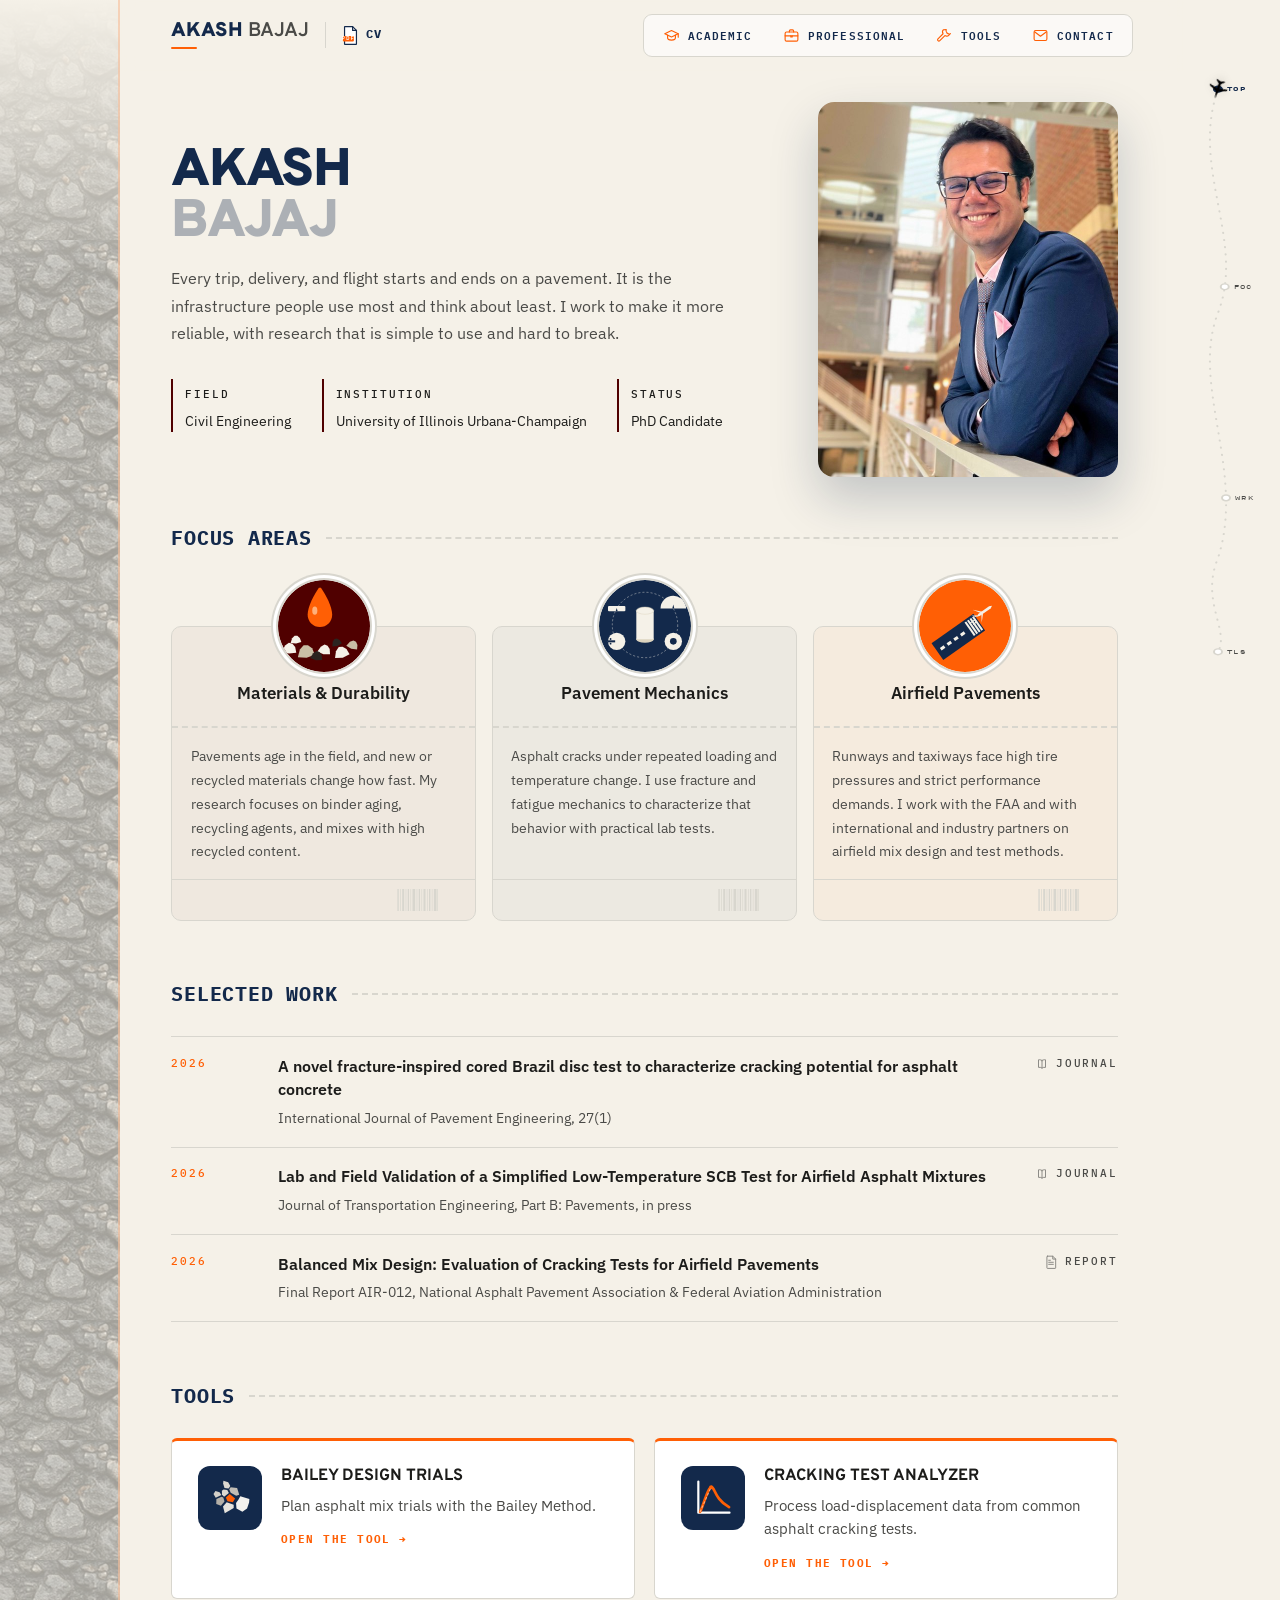
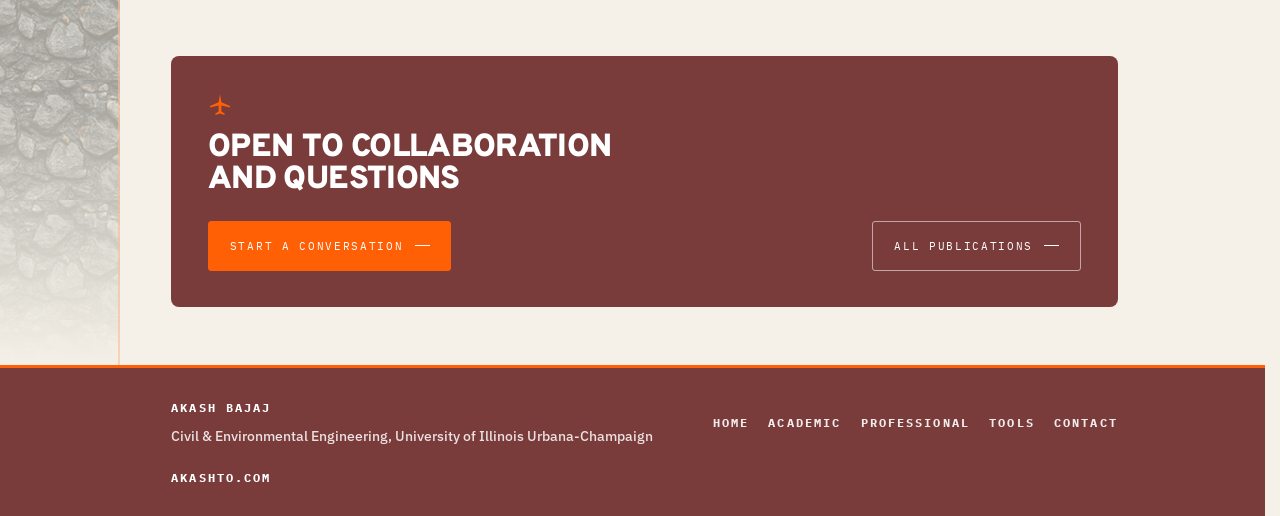
==== index.html @ 85dabc6b "Add DONUT DIC Viewer: akashto.com/donut-dic/ redirect and Tools card - donut-dic/index.html redirect" ====
<!DOCTYPE html>
<html lang="en">
<head>
<meta charset="utf-8">
<meta name="viewport" content="width=device-width, initial-scale=1">
<title>Akash Bajaj - PhD Candidate | Pavement &amp; Airfield Engineering</title>
<meta name="description" content="Akash Bajaj is a civil engineering researcher working on asphalt materials, pavement mechanics, and airfield pavements, with experience in research, design, and consulting.">
<meta name="author" content="Akash Bajaj">
<link rel="canonical" href="https://akashto.com/">

<meta property="og:type" content="website">
<meta property="og:url" content="https://akashto.com/">
<meta property="og:site_name" content="Akash Bajaj">
<meta property="og:title" content="Akash Bajaj - PhD Candidate | Pavement &amp; Airfield Engineering">
<meta property="og:description" content="Akash Bajaj is a civil engineering researcher working on asphalt materials, pavement mechanics, and airfield pavements, with experience in research, design, and consulting.">
<meta property="og:image" content="https://raw.githubusercontent.com/100akash/100akash.github.io/main/images/social-preview.jpg">
<meta property="og:image:width" content="1200">
<meta property="og:image:height" content="630">

<meta name="twitter:card" content="summary_large_image">
<meta name="twitter:title" content="Akash Bajaj - PhD Candidate | Pavement &amp; Airfield Engineering">
<meta name="twitter:description" content="Akash Bajaj is a civil engineering researcher working on asphalt materials, pavement mechanics, and airfield pavements, with experience in research, design, and consulting.">
<meta name="twitter:image" content="https://raw.githubusercontent.com/100akash/100akash.github.io/main/images/social-preview.jpg">
<link rel="icon" type="image/svg+xml" href="data:image/svg+xml,%3Csvg xmlns='http://www.w3.org/2000/svg' viewBox='0 0 32 32'%3E%3Crect width='32' height='32' rx='6' fill='%2313294B'/%3E%3Cpath d='M4 27 L13 5 L19 5 L28 27 Z' fill='%232B2B29'/%3E%3Cline x1='16' y1='8.5' x2='16' y2='23.5' stroke='%23FF5F05' stroke-width='2.2' stroke-linecap='round' stroke-dasharray='3.4 3.4'/%3E%3C/svg%3E">
<link rel="preconnect" href="https://fonts.googleapis.com">
<link rel="preconnect" href="https://fonts.gstatic.com" crossorigin>
<link href="https://fonts.googleapis.com/css2?family=IBM+Plex+Mono:wght@400;500;600;700&family=IBM+Plex+Sans:wght@400;500;600&family=Overpass:wght@600;800;900&display=swap" rel="stylesheet">
<style>
:root{
  --primary:#13294B;      --primary-hi:#0C1B33;
  --secondary:#500000;    --secondary-hi:#6B1414;   --secondary-light:#7A3B3B;
  --accent:#FF5F05;
  --ink:#1C1C1A; --muted:#4A4A47; --line:#D8D6CE; --bg:#F5F1E8; --card:#FFFFFF;
  --display:"Overpass",system-ui,sans-serif; --body:"IBM Plex Sans",system-ui,sans-serif;
  --mono:"IBM Plex Mono",ui-monospace,monospace;
  --wrap:1080px; --gutter:clamp(1.2rem,4vw,3.2rem); --nav-h:72px; --rail-w:96px; --left-w:120px; --footer-h:0px;
}
*,*::before,*::after{box-sizing:border-box}
html{scroll-behavior:smooth;scrollbar-gutter:stable}
body{margin:0;min-height:100vh;display:flex;flex-direction:column;background:var(--bg);color:var(--ink);font-family:var(--body);line-height:1.65;-webkit-font-smoothing:antialiased;overflow-x:hidden}
a{color:inherit}:focus-visible{outline:2px solid var(--accent);outline-offset:3px}
.wrap{max-width:var(--wrap);margin:0 auto;padding-inline:var(--gutter)}
@media (min-width:960px){ body{padding-right:var(--rail-w);padding-left:var(--left-w)} }

h1,h2,h3{font-family:var(--display);margin:0;text-transform:uppercase}
h1{font-weight:900;letter-spacing:-.03em;line-height:.95;font-size:clamp(2.1rem,4.6vw,3.3rem)}
h2{font-weight:900;letter-spacing:-.02em;line-height:1;font-size:clamp(1.5rem,2.7vw,2rem)}
h3{font-weight:700;font-size:1.02rem;line-height:1.3}
p{margin:0 0 1rem}p:last-child{margin-bottom:0}
.mono{font-family:var(--mono);font-size:.68rem;font-weight:500;letter-spacing:.17em;text-transform:uppercase}
.ph{color:var(--muted);background:rgba(255,95,5,.07);box-shadow:inset 0 -1px 0 rgba(255,95,5,.32);padding:0 .18em}
.plane-svg{display:block}

/* nav */
.nav{position:fixed;inset:0 var(--rail-w) auto var(--left-w);height:var(--nav-h);z-index:60;display:flex;align-items:center;
  background:rgba(245,241,232,.92);backdrop-filter:blur(8px);border-bottom:1px solid transparent;transition:border-color .25s}
@media (max-width:959px){.nav{left:0;right:0}}
.nav.is-stuck{border-bottom-color:var(--line)}
.nav .wrap{display:flex;align-items:center;justify-content:space-between;width:100%}
.mark{text-decoration:none;color:var(--primary);display:inline-flex;flex-direction:column;gap:.28rem}
.mark b{font-family:var(--display);font-weight:900;font-size:1.24rem;letter-spacing:.005em;text-transform:uppercase;line-height:1}
.mark::after{content:"";height:2px;width:26px;background:var(--accent);border-radius:2px;transition:width .25s ease}
.mark:hover::after{width:100%}
.mark b em{font-style:normal;font-weight:600;color:var(--muted)}

/* subpages: one slim bar, icon + label, current page in navy */
.links{display:flex;gap:0;border:1px solid var(--line);border-radius:9px;background:rgba(255,255,255,.6);padding:3px}
.links a{display:inline-flex;align-items:center;gap:.5rem;font-family:var(--mono);font-size:.7rem;font-weight:600;letter-spacing:.1em;text-transform:uppercase;text-decoration:none;
  color:var(--primary);padding:.5rem .95rem;border-radius:6px;transition:background .2s ease,color .2s ease}
.links a svg{width:17px;height:17px;flex:none;color:var(--accent);transition:color .2s ease}
.links a:hover{background:rgba(19,41,75,.07)}
.links a.is-active{background:var(--primary);color:#fff}
.links a.is-active svg{color:#fff}
.burger{display:none;background:none;border:1px solid var(--line);padding:.45rem .65rem;font-family:var(--mono);font-size:.65rem;letter-spacing:.15em;text-transform:uppercase;cursor:pointer;color:var(--ink)}

/* ---------- left sidebar: translucent asphalt photo ---------- */
.leftbar{position:absolute;top:0;left:calc(-1 * var(--left-w));bottom:0;width:var(--left-w);display:none;overflow:hidden;pointer-events:none;opacity:.34;
  background-image:url('images/texture.jpg');background-repeat:repeat-y;background-size:100% auto;background-position:top center}
@media (min-width:960px){.leftbar{display:block}}
.leftbar::before{content:"";position:absolute;inset:0;z-index:1;
  background:linear-gradient(180deg,var(--bg) 0%,rgba(245,241,232,0) 14%,rgba(245,241,232,0) 86%,var(--bg) 100%)}
.leftbar::after{content:"";position:absolute;top:0;right:0;bottom:0;width:2px;background:var(--accent);opacity:.6;z-index:2}

/* ---------- route map rail ---------- */
.rail{position:fixed;top:calc(var(--nav-h) + 10px);right:14px;bottom:calc(var(--footer-h) + 10vh);width:var(--rail-w);z-index:55;display:none}
@media (min-width:960px){.rail{display:block}}
.rail svg{width:100%;height:100%;overflow:visible}
.route-bg{fill:none;stroke:var(--line);stroke-width:2;stroke-dasharray:1 9;stroke-linecap:round}
.route-fg{fill:none;stroke:var(--accent);stroke-width:2;stroke-linecap:round;stroke-dasharray:1000;stroke-dashoffset:1000;transition:stroke-dashoffset .08s linear}
.node-dot{fill:var(--card);stroke:var(--line);stroke-width:2;transition:all .25s ease}
.node-dot.is-past{fill:var(--primary);stroke:var(--primary)}
.node-code{font-family:var(--mono);font-size:9px;letter-spacing:.06em;fill:var(--muted);transition:fill .25s ease}
.node-code.is-past{fill:var(--primary);font-weight:600}
.node-hit{cursor:pointer}
.node-hit:hover .node-dot{stroke:var(--accent);r:5.5}
.node-hit:hover .node-code{fill:var(--accent)}
.rail__plane{position:absolute;left:0;top:0;width:22px;height:22px;
  transition:left .08s linear, top .08s linear, transform .12s linear;
  filter:drop-shadow(0 2px 4px rgba(0,0,0,.16))}
.rail__plane path{fill:var(--primary)}

.topbar{position:fixed;top:var(--nav-h);left:0;right:0;height:3px;z-index:59;background:var(--line);display:block}
@media (min-width:960px){.topbar{display:none}}
.topbar__fill{height:100%;width:0%;background:var(--accent);transition:width .08s linear}

/* ---------- hero ---------- */
.hero{padding-top:calc(var(--nav-h) + 1.9rem);padding-bottom:clamp(1.8rem,4vw,2.8rem)}
.hero .wrap{width:100%}
.hero__grid{display:grid;grid-template-columns:1fr 300px;gap:clamp(1.6rem,4vw,3rem);align-items:center}
.hero h1{color:var(--primary);max-width:15ch}
.hero h1 em{font-style:normal;color:rgba(19,41,75,.32)}
.hero h1 .line{display:block;overflow:hidden}
.hero h1 .line>span{display:block;animation:rise .9s cubic-bezier(.16,.8,.24,1) both}
.hero h1 .line:nth-child(2)>span{animation-delay:.09s}
@keyframes rise{from{transform:translateY(105%)}to{transform:translateY(0)}}
.lede{margin-top:1.1rem;max-width:60ch;color:var(--muted);font-size:1.03rem;animation:fade .9s ease .4s both}
@keyframes fade{from{opacity:0;transform:translateY(12px)}to{opacity:1;transform:none}}
.cta{display:flex;flex-wrap:wrap;gap:.7rem;margin-top:1.6rem;animation:fade .9s ease .55s both}
.hero__strip{margin-top:2rem;display:flex;gap:1.9rem;flex-wrap:wrap;animation:fade .9s ease .68s both}
.hero__strip div{border-left:2px solid var(--secondary);padding-left:.75rem}
.hero__strip p{margin:.2rem 0 0;font-size:.9rem;color:var(--ink)}

/* ---------- photo frame (reusable, drop an <img> in to replace) ---------- */
.frame{position:relative;border:2px dashed var(--line);border-radius:10px;background:var(--card);
  display:flex;flex-direction:column;align-items:center;justify-content:center;gap:.5rem;color:var(--muted);
  text-align:center;padding:1rem;overflow:hidden;transition:box-shadow .3s ease,transform .3s ease}
.frame svg{width:24px;height:24px;opacity:.5}
.frame span{font-family:var(--mono);font-size:.6rem;letter-spacing:.12em;text-transform:uppercase}
.frame img{position:absolute;inset:0;width:100%;height:100%;object-fit:cover;display:none}
.frame.has-photo{border:none;border-radius:16px;padding:0;box-shadow:0 22px 48px rgba(19,41,75,.22)}
.frame.has-photo img{display:block}
.frame.has-photo svg,.frame.has-photo span{display:none}
.frame.has-photo:hover{transform:translateY(-4px);box-shadow:0 28px 58px rgba(19,41,75,.28)}
.hero__photo{width:100%;max-width:300px;aspect-ratio:4/5;justify-self:center;animation:fade 1s ease .3s both}
.card__photo{aspect-ratio:16/10;margin-bottom:.9rem;border-radius:6px}
@media (max-width:820px){.hero__grid{grid-template-columns:1fr}.hero__photo{max-width:220px;order:-1}}

.btn{display:inline-flex;align-items:center;gap:.7rem;font-family:var(--mono);font-size:.7rem;letter-spacing:.15em;
  text-transform:uppercase;padding:.9rem 1.3rem;border-radius:3px;text-decoration:none;cursor:pointer;border:1px solid transparent;
  transition:background .2s,color .2s,border-color .2s,transform .2s,box-shadow .2s}
.btn:hover{transform:translateY(-2px)}
.btn--solid{background:var(--primary);color:var(--bg)}.btn--solid:hover{background:var(--primary-hi);box-shadow:0 8px 18px rgba(19,41,75,.25)}
.btn--line{border-color:var(--line);color:var(--ink);background:var(--card)}.btn--line:hover{border-color:var(--primary);color:var(--primary)}
.btn--accent{background:var(--accent);color:#fff;border-color:var(--accent)}.btn--accent:hover{background:#e05505;border-color:#e05505}
.btn i{width:15px;height:1px;background:currentColor;transition:width .2s}.btn:hover i{width:24px}

/* ---------- section rhythm (tightened) ---------- */
.band{padding-block:clamp(2.2rem,5vw,3.6rem)}
.divider{display:flex;align-items:center;gap:.9rem;color:var(--muted);margin-bottom:1.6rem}
.divider::after{content:"";flex:1;height:0;border-top:2px dashed var(--line)}
.divider b{white-space:nowrap;font-size:1.22rem;font-weight:700;letter-spacing:.04em;color:var(--primary)}
.head{max-width:56ch;margin-bottom:clamp(1.3rem,2.5vw,1.8rem)}
.head p{color:var(--muted);margin-top:.75rem;max-width:50ch}

.cards{display:grid;grid-template-columns:repeat(3,1fr);gap:clamp(.9rem,1.8vw,1.2rem)}
.focus-grid{gap:1rem}
.brandline{display:flex;align-items:center;gap:1rem}
.cv-link{display:inline-flex;align-items:center;gap:.4rem;padding-left:1rem;border-left:1px solid var(--line);color:var(--primary);text-decoration:none;font-family:var(--mono);font-size:.74rem;font-weight:700;letter-spacing:.14em;line-height:1;height:26px}
.cv-link svg{width:17px;height:21px;color:var(--primary);transition:transform .2s ease}
.cv-link span{border-bottom:2px solid transparent;padding-bottom:2px;transition:border-color .2s ease}
.cv-link:hover span{border-bottom-color:var(--accent)}
.cv-link:hover svg{transform:translateY(-2px)}
.tools-grid.tools-grid--home{grid-template-columns:repeat(auto-fit,minmax(min(100%,19rem),1fr))}
.tools-grid--home .tool{border-top-color:var(--accent)}
.tools-grid + .divider{margin-top:2.6rem}
a.tool--link{text-decoration:none;color:inherit}
a.tool--link:hover{transform:translateY(-3px);box-shadow:0 12px 26px rgba(19,41,75,.12)}
.tool-go{font-family:var(--mono);font-size:.7rem;font-weight:700;letter-spacing:.13em;text-transform:uppercase;color:var(--accent)}
.rows.is-collapsed>.row:nth-child(n+7){display:none}
.more-btn{margin-top:1.1rem;cursor:pointer}

.cards>article{background:var(--card);border:1px solid var(--line);border-radius:6px;padding:clamp(1.2rem,2vw,1.6rem);
  position:relative;transition:box-shadow .25s ease,transform .25s ease}
.cards>article:hover{box-shadow:0 14px 30px rgba(19,41,75,.1);transform:translateY(-3px)}
.cards .mono{color:var(--accent);display:block;margin-bottom:.6rem}
.cards h3{color:var(--ink);margin-bottom:.45rem}
.cards p{color:var(--muted);font-size:.92rem}
.cards--flair>article{border-top:3px solid var(--primary)}
.cards--flair>article:hover{box-shadow:0 16px 34px rgba(19,41,75,.12)}
.cards--flair>article:nth-child(2){border-top-color:var(--secondary)}
.cards--flair>article:nth-child(3){border-top-color:var(--accent)}
.cards--flair>article:nth-child(4){border-top-color:var(--secondary-light)}
.card-kicker{display:flex;align-items:center;gap:.5rem}
.card-kicker .card-ic{width:16px;height:16px;flex:none;opacity:.85}


.proj-meta{display:flex;flex-wrap:wrap;gap:.4rem;margin-bottom:.7rem}
.proj-meta span{font-family:var(--mono);font-size:.6rem;font-weight:600;letter-spacing:.07em;text-transform:uppercase;
  padding:.3rem .55rem;border-radius:3px}
.proj-meta .proj-sponsor{background:rgba(19,41,75,.07);color:var(--primary)}
.proj-meta .proj-amt{background:rgba(255,95,5,.08);color:var(--accent)}
.proj-goal{margin:.7rem 0;padding-left:.7rem;border-left:2px solid var(--accent);color:var(--ink);font-size:.9rem;line-height:1.55}
.tools-grid{display:grid;grid-template-columns:repeat(auto-fill,minmax(min(100%,30rem),1fr));gap:clamp(.9rem,1.8vw,1.2rem)}
.tool{display:flex;gap:1.2rem;align-items:flex-start;background:var(--card);border:1px solid var(--line);border-top:3px solid var(--primary);border-radius:6px;padding:clamp(1.2rem,2vw,1.6rem);transition:box-shadow .25s ease,transform .25s ease}
article.tool:hover{box-shadow:0 16px 34px rgba(19,41,75,.12);transform:translateY(-3px)}
.tool-ic{flex:none;width:64px;height:64px;border-radius:12px;background:var(--primary);color:#fff;display:grid;place-items:center}
.tool-ic svg{width:44px;height:44px}
.tool-body{flex:1;min-width:0;display:flex;flex-direction:column}
.tool h3{color:var(--ink);margin:0 0 .4rem}
.tool p{color:var(--muted);font-size:.92rem;line-height:1.6;margin:0 0 .8rem}
.tool--soon{background:transparent;border:1px dashed var(--line);border-top:1px dashed var(--line)}
.tool--soon .tool-ic{background:rgba(19,41,75,.06);color:var(--muted)}
.tool--soon .tool-ic svg{width:28px;height:28px}
.tool--soon h3{color:var(--muted)}
@media (max-width:520px){.tool{flex-direction:column}}
.tool-links{display:flex;flex-wrap:wrap;align-items:center;gap:.6rem 1.1rem;margin-top:auto;padding-top:.2rem}
.tool-open{font-family:var(--mono);font-size:.72rem;font-weight:700;letter-spacing:.1em;text-transform:uppercase;text-decoration:none;color:#fff;background:var(--primary);padding:.7rem 1.1rem;border-radius:6px;transition:background .2s ease,transform .2s ease}
.tool-open:hover{background:var(--accent);transform:translateY(-2px)}
.tool-open--off,.tool-open--off:hover{background:rgba(19,41,75,.08);color:var(--muted);cursor:default;transform:none}
.tool-badge{display:inline-block;vertical-align:middle;margin-left:.5rem;font-family:var(--mono);font-size:.58rem;font-weight:700;letter-spacing:.08em;text-transform:uppercase;color:var(--accent);background:rgba(255,95,5,.1);border:1px solid rgba(255,95,5,.35);padding:.2rem .45rem;border-radius:4px}
.tool--dev{border-top-color:var(--accent)}
article.tool--dev:hover{transform:none;box-shadow:none}
.tool-src{font-size:.88rem;color:var(--primary)}
.proj-goal b{font-family:var(--mono);font-size:.63rem;font-weight:600;letter-spacing:.07em;text-transform:uppercase;color:var(--accent);display:block;margin-bottom:.15rem}
.proj-role{color:var(--muted);font-size:.88rem;line-height:1.6}
.box-list{list-style:none;margin:0;padding:0}
.box-list li{padding-bottom:.85rem;margin-bottom:.85rem;border-bottom:1px dashed var(--line)}
.box-list li:last-child{padding-bottom:0;margin-bottom:0;border-bottom:none}
.box-list h3{font-size:.98rem;margin-bottom:.2rem}
.box-list p{font-size:.85rem;line-height:1.4}
.mini-list li{padding-bottom:.55rem;margin-bottom:.55rem}
.mini-trigger{display:flex;align-items:center;justify-content:space-between;gap:.8rem;width:100%;background:none;border:none;
  padding:0;margin:0;font:inherit;text-align:left;color:var(--ink);cursor:pointer}
.mini-trigger:hover{color:var(--accent)}
.mini-trigger > span:first-child{font-weight:600;font-size:.95rem}
.mini-trigger .mono{color:var(--muted);font-size:.68rem;letter-spacing:.05em;text-transform:uppercase;white-space:nowrap;display:inline-flex;align-items:center;gap:.3rem;flex:none}
.mini-trigger:hover .mono{color:var(--accent)}
.mini-trigger i{font-style:normal;transition:transform .2s ease}
.mini-trigger:hover i{transform:translateX(3px)}

.mentee-trigger{display:flex;align-items:center;justify-content:space-between;gap:.6rem;width:100%;background:none;border:none;
  padding:0;margin:0;font:inherit;text-align:left;color:var(--ink);cursor:pointer}
.mentee-trigger:hover{color:var(--accent)}
.mentee-trigger h3{margin-bottom:.15rem}
.mentee-trigger .mono{color:var(--muted);font-size:.68rem;letter-spacing:.03em;text-transform:uppercase;margin-bottom:0}
.mentee-trigger i{font-style:normal;color:var(--muted);flex:none;transition:transform .2s ease}
.mentee-trigger[aria-expanded="true"] i{transform:rotate(180deg);color:var(--accent)}
.mini-detail{max-height:0;overflow:hidden;transition:max-height .25s ease}
.mini-detail.is-open{max-height:120px}
.mini-detail p{color:var(--muted);font-size:.85rem;line-height:1.5;padding-top:.5rem}
.rows{border-top:1px solid var(--line)}
.row{display:grid;grid-template-columns:88px 1fr auto;gap:1.2rem;padding:1.1rem 0;border-bottom:1px solid var(--line);
  align-items:start;transition:padding-left .25s ease}
.row:hover{padding-left:10px}
.row__id{display:flex;flex-direction:column;gap:.35rem;color:var(--accent)}
.row__id .yr{font-family:var(--mono);font-size:.7rem;font-weight:500;letter-spacing:.17em;text-transform:uppercase;color:var(--accent)}
.row__id .loc{font-family:var(--mono);font-size:.6rem;letter-spacing:.03em;text-transform:none;color:var(--muted);font-weight:400}
.row h3{font-family:var(--body);font-weight:600;font-size:1rem;text-transform:none;line-height:1.45}
.row h3 a{color:var(--ink);text-decoration:none;background:linear-gradient(var(--accent),var(--accent)) no-repeat 0 100%/0 1px;transition:background-size .3s ease,color .2s ease}
.row h3 a:hover{background-size:100% 1px;color:var(--primary)}
.row__meta{color:var(--muted);font-size:.89rem;margin-top:.28rem}
.row__meta .au{font-weight:700;color:var(--primary);text-decoration:underline;text-decoration-color:var(--accent);text-decoration-thickness:2px;text-underline-offset:2px}
.row__meta em{font-style:italic;color:var(--ink)}
.row__side{display:flex;align-items:center;gap:.4rem;color:var(--muted);white-space:nowrap}
.row__side svg{width:14px;height:14px;flex:none;opacity:.65}

.timeline{position:relative;border-top:1px solid var(--line)}
.pro-head{display:grid;grid-template-columns:1fr;gap:1.6rem;align-items:end}
.pro-portrait{width:100%;max-width:260px;aspect-ratio:4/5;object-fit:cover;border-radius:12px;
  box-shadow:0 18px 40px rgba(19,41,75,.2);justify-self:start}
@media (min-width:820px){
  .pro-head{grid-template-columns:1fr 260px;gap:2.6rem}
  .pro-portrait{justify-self:end}
}
.tl-item{position:relative;display:grid;grid-template-columns:1fr;gap:.55rem;
  padding:1.5rem 0;border-bottom:1px solid var(--line)}
.tl-aside{display:flex;flex-wrap:wrap;align-items:baseline;gap:.35rem .7rem}
.tl-meta{font-family:var(--mono);font-size:.7rem;font-weight:600;letter-spacing:.05em;
  text-transform:uppercase;color:var(--accent);white-space:nowrap}
.tl-org{display:block;color:var(--ink);font-size:.92rem;font-weight:600}
.tl-loc{display:block;color:var(--muted);font-size:.8rem}
.tl-pill{display:inline-block;padding:.14rem .5rem;border-radius:999px;background:var(--accent);
  color:#fff;font-family:var(--mono);font-size:.56rem;letter-spacing:.06em;text-transform:uppercase}
.tl-main h3{font-family:var(--body);font-weight:600;font-size:1.08rem;color:var(--primary);
  text-transform:none;margin-bottom:.5rem}
.tl-main ul{margin:0;padding-left:1.15rem}
.tl-main li{color:var(--muted);font-size:.9rem;line-height:1.65;margin-bottom:.45rem}
.tl-main li:last-child{margin-bottom:0}
.tl-main li::marker{color:var(--accent)}

@media (min-width:860px){
  .tl-item{grid-template-columns:236px 1fr;gap:0 2.4rem;padding:1.7rem 0}
  .tl-aside{display:block;position:relative;padding-right:1.6rem;text-align:right}
  .tl-aside::after{content:"";position:absolute;right:0;top:.34rem;width:11px;height:11px;
    border-radius:50%;background:var(--primary);box-shadow:0 0 0 3px var(--bg),0 0 0 4px var(--line)}
  .tl-item:nth-child(4n+2) .tl-aside::after{background:var(--secondary)}
  .tl-item:nth-child(4n+3) .tl-aside::after{background:var(--accent)}
  .tl-item:nth-child(4n+4) .tl-aside::after{background:var(--secondary-light)}
  .tl-meta{display:block;margin-bottom:.4rem}
  .tl-org{margin-bottom:.15rem}
  .tl-pill{margin-top:.5rem}
}

.degree-grid{display:grid;grid-template-columns:repeat(3,1fr);gap:1rem;margin-top:1.2rem}
.degree-card{background:var(--card);border:1px solid var(--line);border-top:3px solid var(--primary);border-radius:8px;
  padding:1.4rem;cursor:pointer;transition:box-shadow .25s ease,transform .25s ease}
.degree-card:hover{box-shadow:0 14px 30px rgba(19,41,75,.1);transform:translateY(-3px)}
.degree-card:nth-child(2){border-top-color:var(--secondary)}
.degree-card:nth-child(3){border-top-color:var(--accent)}
.degree-card .status{color:var(--accent);display:block;margin-bottom:.7rem}
.degree-card h3{color:var(--ink);margin-bottom:.4rem;font-size:1.05rem}
.degree-card .field{color:var(--muted);font-weight:600;font-size:.85rem;margin-bottom:.35rem;text-transform:uppercase;letter-spacing:.03em}
.degree-card .inst{color:var(--muted);font-size:.92rem;margin-bottom:.85rem}
.degree-card .dmeta{display:flex;flex-direction:column;gap:.3rem;font-family:var(--mono);font-size:.68rem;letter-spacing:.03em;color:var(--muted);text-transform:uppercase}
.degree-trigger{margin-top:1.1rem;display:inline-flex;align-items:center;gap:.4rem;font-family:var(--mono);font-size:.65rem;
  letter-spacing:.1em;text-transform:uppercase;color:var(--primary)}
.degree-trigger i{font-style:normal;transition:transform .2s ease}
.degree-card:hover .degree-trigger{color:var(--accent)}
.degree-card:hover .degree-trigger i{transform:translateX(3px)}
@media (max-width:900px){.degree-grid{grid-template-columns:1fr}}

/* course-group formatting used inside the drawer */
.course-group{margin-bottom:1.3rem}
.course-group:last-child{margin-bottom:0}
.course-group__term{display:flex;align-items:center;gap:.7rem;color:var(--muted);margin-bottom:.6rem}
.course-group__term::after{content:"";flex:1;height:0;border-top:1px dashed var(--line)}
.course-list{display:grid;grid-template-columns:repeat(2,1fr);gap:.4rem .9rem;list-style:none;margin:0;padding:0}
.course-list li{font-size:.86rem;color:var(--ink);padding:.3rem 0 .3rem .8rem;position:relative}
.course-list li::before{content:"";position:absolute;left:0;top:.75rem;width:5px;height:5px;border-radius:50%;background:var(--accent)}

.course-close{position:absolute;top:1.2rem;right:1.2rem;width:32px;height:32px;border-radius:50%;border:1px solid var(--line);
  background:var(--card);font-size:1.2rem;line-height:1;color:var(--muted);cursor:pointer;display:flex;align-items:center;justify-content:center;
  transition:all .2s ease}
.course-close:hover{border-color:var(--accent);color:var(--accent)}

/* courses drawer */
.course-drawer-overlay{position:fixed;inset:0;z-index:200;background:rgba(19,41,75,.5);display:none}
.course-drawer-overlay.is-open{display:block}
.course-drawer{position:fixed;top:0;right:0;bottom:0;width:min(440px,90vw);background:var(--card);
  padding:2.2rem;overflow-y:auto;box-shadow:-20px 0 50px rgba(0,0,0,.25);animation:drawerIn .3s cubic-bezier(.2,.8,.25,1) both}
@keyframes drawerIn{from{transform:translateX(100%)}to{transform:translateX(0)}}
@media (max-width:600px){.course-list{grid-template-columns:1fr}.course-drawer{padding:1.5rem}}

.split{display:grid;grid-template-columns:.85fr 1.15fr;gap:clamp(1.6rem,4vw,3rem);align-items:start}
.tags{display:flex;flex-wrap:wrap;gap:.5rem;margin-top:.9rem}
.tag{font-family:var(--mono);font-size:.63rem;letter-spacing:.12em;text-transform:uppercase;border:1px solid var(--line);
  padding:.36rem .58rem;color:var(--muted);background:var(--card);border-radius:3px}

.panel{background:var(--secondary-light);color:var(--bg);border-radius:8px;padding:clamp(1.6rem,3.5vw,2.3rem);position:relative;overflow:hidden}
.panel h2{color:#fff}
.panel p{color:rgba(255,255,255,.92)}
.panel .ph{color:rgba(255,255,255,.85);background:rgba(255,255,255,.14);box-shadow:inset 0 -1px 0 rgba(255,255,255,.5)}
.panel__foot{display:flex;justify-content:space-between;align-items:center;gap:1.5rem;flex-wrap:wrap;margin-top:1.4rem}
.panel .btn--line:hover{border-color:var(--accent);color:var(--accent)}

.phead{padding-top:calc(var(--nav-h) + clamp(1.9rem,4.2vw,3rem));padding-bottom:clamp(1.5rem,3vw,2.2rem)}
.phead h1{color:var(--primary);font-size:clamp(1.8rem,4vw,2.7rem)}
.phead p{margin-top:.8rem;max-width:50ch;color:var(--muted)}

/* contact: boarding-pass style cards, arranged as a grid */
.ticket-list{display:grid;grid-template-columns:repeat(3,1fr);gap:1rem;margin-top:1rem}
.ticket{display:flex;flex-direction:column;min-height:156px;background:var(--card);border:1px solid var(--line);border-radius:10px;
  text-decoration:none;color:var(--ink);overflow:hidden;transition:box-shadow .25s ease,transform .25s ease}
.ticket:hover{box-shadow:0 14px 30px rgba(19,41,75,.12);transform:translateY(-3px)}
.ticket__stub{display:flex;align-items:center;gap:.7rem;padding:1.05rem 1.15rem;border-bottom:2px dashed var(--line)}
.ticket__stub svg{width:23px;height:23px;flex:none}
.ticket__stub span{font-family:var(--mono);font-size:.72rem;font-weight:600;letter-spacing:.08em;text-transform:uppercase;color:var(--muted)}
.ticket__value{padding:1.1rem 1.15rem;font-weight:700;font-size:1.14rem;flex:1;display:flex;flex-direction:column;justify-content:center}
.ticket__value small{display:block;font-weight:400;color:var(--muted);font-size:.68em;margin-top:.35rem}
.mail{text-decoration:none;color:inherit;transition:color .2s ease}
.mail--main{font-weight:700;font-size:1em}
.mail--main:hover{color:var(--accent)}
.mail--alt{display:flex;align-items:baseline;gap:.45rem;margin-top:.55rem;font-weight:400;
  font-size:.72em;color:var(--muted)}
.mail--alt span{font-family:var(--mono);font-size:.72em;letter-spacing:.07em;text-transform:uppercase;
  color:var(--muted);opacity:.7;flex:none}
.mail--alt:hover{color:var(--accent)}
.ticket__code{padding:.6rem 1.15rem;border-top:1px solid var(--line);display:flex;justify-content:flex-end;color:var(--line)}
.ticket__code svg{width:78px;height:22px}
.ticket--primary .ticket__stub{background:rgba(19,41,75,.05)}.ticket--primary .ticket__stub svg{color:var(--primary)}
.ticket--secondary .ticket__stub{background:rgba(80,0,0,.05)}.ticket--secondary .ticket__stub svg{color:var(--secondary)}
.ticket--accent .ticket__stub{background:rgba(255,95,5,.06)}.ticket--accent .ticket__stub svg{color:var(--accent)}
@media (max-width:860px){.ticket-list{grid-template-columns:repeat(2,1fr)}}
@media (max-width:560px){.ticket-list{grid-template-columns:1fr}}

/* home: focus-area cards, same boarding-pass language as the contact tickets, with a
   circular icon badge overlapping the top edge (flat, no gradients/shadows) */
.focus-card{position:relative;height:100%;display:flex;flex-direction:column}
.cards>article.focus-card{background:transparent;border:none;border-radius:0;padding:0}
.focus-card--secondary .focus-card__panel{background:rgba(80,0,0,.035)}
.focus-card--primary .focus-card__panel{background:rgba(19,41,75,.035)}
.focus-card--accent .focus-card__panel{background:rgba(255,95,5,.04)}
.focus-card__badge{position:absolute;top:0;left:50%;transform:translateX(-50%);width:92px;height:92px;
  border-radius:50%;overflow:hidden;z-index:2;transition:transform .25s ease;
  box-shadow:0 0 0 2px var(--line),0 0 0 5px var(--card),0 0 0 7px var(--line)}
.focus-card:hover .focus-card__badge{transform:translateX(-50%) scale(1.07)}
.focus-card__badge svg{width:100%;height:100%;display:block}
.focus-card__panel{margin-top:46px;flex:1;background:transparent;border:1px solid var(--line);border-radius:10px;overflow:hidden;
  display:flex;flex-direction:column;transition:box-shadow .25s ease,transform .25s ease}
.focus-card:hover .focus-card__panel{box-shadow:0 14px 30px rgba(19,41,75,.12);transform:translateY(-3px)}
.focus-card__stub{display:flex;align-items:center;justify-content:center;padding:56px 1.15rem .9rem;border-bottom:2px dashed var(--line)}
.focus-card__stub h3{color:var(--ink);font-family:var(--body);font-size:1.05rem;font-weight:600;text-transform:none;text-align:center}
.focus-card__body{padding:1rem 1.15rem;flex:1;text-align:center}
.focus-card__body p{color:var(--muted);font-size:.9rem;text-align:left}
.focus-card__code{padding:.55rem 1.15rem;border-top:1px solid var(--line);display:flex;justify-content:flex-end;color:var(--line)}
.focus-card__code svg{width:78px;height:22px}


.cv-cta{position:relative;display:inline-flex;align-items:center;gap:1rem;margin-top:1.6rem;padding:1.05rem 1.4rem;
  background:var(--card);border:2px solid var(--accent);border-radius:10px;text-decoration:none;color:var(--ink);
  overflow:hidden;transition:box-shadow .25s ease,transform .25s ease}
.cv-cta:hover{box-shadow:0 16px 34px rgba(255,95,5,.22);transform:translateY(-3px)}
.cv-cta::before{content:"";position:absolute;top:0;left:-60%;width:35%;height:100%;
  background:linear-gradient(115deg,transparent,rgba(255,255,255,.65),transparent);
  transform:skewX(-18deg);transition:left .65s ease;pointer-events:none}
.cv-cta:hover::before{left:130%}
.cv-cta__icon{position:relative;width:44px;height:44px;border-radius:50%;background:var(--accent);color:#fff;flex:none;
  display:flex;align-items:center;justify-content:center}
.cv-cta__icon svg{width:20px;height:20px}
.cv-cta__text{position:relative;display:flex;flex-direction:column;gap:.2rem}
.cv-cta__title{font-weight:700;font-size:1.04rem}
.cv-cta__meta{font-family:var(--mono);font-size:.66rem;letter-spacing:.09em;text-transform:uppercase;color:var(--muted)}
.cv-cta__arrow{position:relative;margin-left:.6rem;flex:none;width:34px;height:34px;border-radius:50%;border:2px solid var(--line);
  display:flex;align-items:center;justify-content:center;color:var(--primary);overflow:hidden;transition:all .25s ease}
.cv-cta__arrow svg{width:16px;height:16px;transition:transform .3s ease}
.cv-cta:hover .cv-cta__arrow{border-color:var(--accent);background:var(--accent);color:#fff}
.cv-cta:hover .cv-cta__arrow svg:first-child{transform:translateY(22px)}
.cv-cta__arrow svg:last-child{position:absolute;transform:translateY(-22px)}
.cv-cta:hover .cv-cta__arrow svg:last-child{transform:translateY(0)}

.foot{background:var(--secondary-light);border-top:3px solid var(--accent);flex-shrink:0}
@media (min-width:960px){
  .foot{margin-left:calc(-1 * var(--left-w));margin-right:calc(-1 * var(--rail-w));
    padding-left:var(--left-w);padding-right:var(--rail-w)}
}
.foot .wrap{padding-block:1.8rem;display:flex;flex-wrap:wrap;gap:1.2rem;justify-content:space-between;align-items:center;color:rgba(255,255,255,.85)}
.foot .mono{color:#fff;font-weight:700;font-size:.78rem}
.foot p:not(.mono){font-size:.95rem;font-weight:500}
.foot .ph{color:rgba(255,255,255,.78);background:rgba(255,255,255,.12);box-shadow:inset 0 -1px 0 rgba(255,255,255,.4)}
.foot a{color:rgba(255,255,255,.9);text-decoration:none}.foot a:hover{color:var(--accent)}
.foot nav{display:flex;gap:1.2rem;flex-wrap:wrap}

.js-reveal [data-reveal]{opacity:0;transform:translateY(16px);transition:opacity .6s cubic-bezier(.2,.8,.25,1),transform .6s cubic-bezier(.2,.8,.25,1)}
.js-reveal [data-reveal].is-in{opacity:1;transform:none}
.view{display:none}.view.is-current{display:block}
main{position:relative;flex:1 0 auto}

@media (max-width:900px){
  .cards{grid-template-columns:1fr}
  .split{grid-template-columns:1fr}
  .row{grid-template-columns:56px 1fr;gap:.85rem}
  .row__side{grid-column:2;text-align:left;margin-top:.35rem}
}
@media (max-width:720px){
  .links{position:fixed;top:var(--nav-h);left:0;right:0;background:var(--bg);border-bottom:1px solid var(--line);
    flex-direction:column;padding:.4rem;display:none;gap:.3rem;border-width:0 0 1px;border-radius:0}
  .links.is-open{display:flex}.links a{padding:.8rem 1rem}
  .burger{display:block}
}
@media (prefers-reduced-motion:reduce){
  html{scroll-behavior:auto}
  *,*::before,*::after{animation-duration:.001ms!important;transition-duration:.001ms!important}
  .js-reveal [data-reveal]{opacity:1;transform:none}
}
</style>
</head>
<body>

<svg width="0" height="0" style="position:absolute" aria-hidden="true">
  <symbol id="ic-cap" viewBox="0 0 24 24" fill="none" stroke="currentColor" stroke-width="1.6" stroke-linecap="round" stroke-linejoin="round"><path d="M2.5 9.5 12 5l9.5 4.5L12 14z"/><path d="M6.5 11.5v4.2c0 1.3 2.5 2.8 5.5 2.8s5.5-1.5 5.5-2.8v-4.2"/><path d="M21.5 9.5v5"/></symbol>
  <symbol id="ic-briefcase" viewBox="0 0 24 24" fill="none" stroke="currentColor" stroke-width="1.6" stroke-linecap="round" stroke-linejoin="round"><rect x="3" y="7" width="18" height="13" rx="2"/><path d="M9 7V5.5A1.5 1.5 0 0 1 10.5 4h3A1.5 1.5 0 0 1 15 5.5V7"/><path d="M3 12.5h18"/><path d="M11 12.5v1.5h2v-1.5"/></symbol>
  <symbol id="ic-wrench" viewBox="0 0 24 24" fill="none" stroke="currentColor" stroke-width="1.6" stroke-linecap="round" stroke-linejoin="round"><path d="M14.5 3.5a4.5 4.5 0 0 0 5.9 5.9l-2.1 2.1a4.5 4.5 0 0 1-5.7.6L5.4 19.3a1.8 1.8 0 0 1-2.6-2.6l7.2-7.2a4.5 4.5 0 0 1 .6-5.7z"/></symbol>
  <symbol id="plane" viewBox="0 0 24 24">
    <path d="M12 1 L13.4 9.2 L22 13 L22 14.6 L13.4 12.6 L13.4 18.4 L16.6 20.6 L16.6 22 L12 20.6
             L7.4 22 L7.4 20.6 L10.6 18.4 L10.6 12.6 L2 14.6 L2 13 L10.6 9.2 Z"/>
  </symbol>
  <symbol id="camera" viewBox="0 0 24 24" fill="none" stroke="currentColor" stroke-width="1.6" stroke-linecap="round" stroke-linejoin="round">
    <path d="M4 8h3l1.5-2h7L17 8h3a1 1 0 0 1 1 1v9a1 1 0 0 1-1 1H4a1 1 0 0 1-1-1V9a1 1 0 0 1 1-1Z"/>
    <circle cx="12" cy="13" r="3.4"/>
  </symbol>
  <symbol id="ic-gradation" viewBox="0 0 48 48"><g transform="scale(1.5)"><polygon points="15.8,13.0 19.7,16.3 18.1,19.0 14.2,18.4 13.0,15.6" fill="#FF5F05"/><polygon points="14.0,10.2 15.2,12.4 11.7,15.0 10.2,13.6 10.1,10.7 11.3,9.8" fill="#DCD8D1"/><polygon points="15.4,9.7 16.5,12.2 20.5,14.4 22.7,13.6 21.2,8.7 16.5,8.2" fill="#C2BDB5"/><polygon points="13.6,19.0 18.7,20.9 18.7,23.2 12.2,27.0 10.9,22.2" fill="#E6E3DD"/><polygon points="9.9,15.0 11.1,15.6 12.0,18.5 9.4,21.7 6.0,20.4 6.1,16.7" fill="#B4AFA7"/><polygon points="9.8,13.9 5.6,15.9 4.0,13.1 5.4,10.9 8.4,11.8" fill="#D3CFC8"/><polygon points="23.5,14.8 30.1,16.8 29.9,19.3 28.4,23.6 25.0,26.0 20.7,23.6 20.4,19.7 22.2,17.0" fill="#F3F1ED"/><polygon points="15.0,9.0 12.0,8.8 11.0,5.4 11.2,3.4 14.7,4.5 16.2,7.3" fill="#DCD8D1"/></g></symbol>
  <symbol id="ic-loaddisp" viewBox="0 0 48 48" fill="none" stroke-linecap="round" stroke-linejoin="round">
    <path d="M8 6v34h34" stroke="currentColor" stroke-width="2.4"/>
    <path d="M10 39c3-6 6-18 10-25 1.5-2.5 3-2.5 4.5 0 3 6 6 14 17 20" stroke="#FF5F05" stroke-width="3"/>
    <circle cx="22" cy="12.2" r="2.2" fill="#FF5F05"/>
    <path d="M10 39l12-27" stroke="currentColor" stroke-width="1.2" stroke-dasharray="2 3" opacity=".5"/>
  </symbol>
  <symbol id="ic-donut" viewBox="0 0 48 48" fill="none" stroke-linecap="round" stroke-linejoin="round">
    <circle cx="24" cy="24" r="17" stroke="currentColor" stroke-width="2.4"/>
    <circle cx="24" cy="24" r="4.6" stroke="currentColor" stroke-width="2.2"/>
    <path d="M18 4.5h12M18 43.5h12" stroke="currentColor" stroke-width="3"/>
    <path d="M24 19.4l-1.2-3.2 1.6-3.4-1-3.6M24 28.6l1.1 3.3-1.5 3.3 1 3.4" stroke="#FF5F05" stroke-width="2.2"/>
  </symbol>
  <symbol id="ic-mail" viewBox="0 0 24 24" fill="none" stroke="currentColor" stroke-width="1.6" stroke-linecap="round" stroke-linejoin="round">
    <rect x="3" y="5" width="18" height="14" rx="2"/>
    <path d="M4 7l8 6 8-6"/>
  </symbol>
  <symbol id="ic-building" viewBox="0 0 24 24" fill="none" stroke="currentColor" stroke-width="1.6" stroke-linecap="round" stroke-linejoin="round">
    <rect x="5" y="3" width="14" height="18" rx="1"/>
    <path d="M9 8h1M14 8h1M9 12h1M14 12h1"/>
    <path d="M10 21v-4h4v4"/>
  </symbol>
  <symbol id="ic-book" viewBox="0 0 24 24" fill="none" stroke="currentColor" stroke-width="1.6" stroke-linecap="round" stroke-linejoin="round">
    <path d="M12 6c-1.5-1.2-4-1.6-6-1.2v13c2-.4 4.5 0 6 1.2 1.5-1.2 4-1.6 6-1.2V4.8c-2-.4-4.5 0-6 1.2Z"/>
    <path d="M12 6v13"/>
  </symbol>
  <symbol id="ic-badge" viewBox="0 0 24 24" fill="none" stroke="currentColor" stroke-width="1.6" stroke-linecap="round" stroke-linejoin="round">
    <circle cx="12" cy="9" r="5"/>
    <path d="M8 13.5 6.5 21 12 18.5 17.5 21 16 13.5"/>
  </symbol>
  <symbol id="ic-network" viewBox="0 0 24 24" fill="none" stroke="currentColor" stroke-width="1.6" stroke-linecap="round" stroke-linejoin="round">
    <circle cx="6" cy="7" r="2.4"/>
    <circle cx="18" cy="7" r="2.4"/>
    <circle cx="12" cy="18" r="2.4"/>
    <path d="M7.9 8.6 10.4 16M16.1 8.6 13.6 16M8.4 7h7.2"/>
  </symbol>
  <symbol id="ic-flask" viewBox="0 0 24 24" fill="none" stroke="currentColor" stroke-width="1.6" stroke-linecap="round" stroke-linejoin="round">
    <path d="M9 3h6M10 3v6.5L4.8 18a2 2 0 0 0 1.7 3h11a2 2 0 0 0 1.7-3L14 9.5V3"/>
    <path d="M7.5 14.5h9"/>
  </symbol>
  <symbol id="ic-barcode" viewBox="0 0 60 32" fill="currentColor">
    <rect x="0" y="0" width="2" height="32"/><rect x="4" y="0" width="1" height="32"/>
    <rect x="7" y="0" width="3" height="32"/><rect x="12" y="0" width="1" height="32"/>
    <rect x="15" y="0" width="2" height="32"/><rect x="19" y="0" width="1" height="32"/>
    <rect x="22" y="0" width="4" height="32"/><rect x="28" y="0" width="1" height="32"/>
    <rect x="31" y="0" width="2" height="32"/><rect x="35" y="0" width="1" height="32"/>
    <rect x="38" y="0" width="3" height="32"/><rect x="43" y="0" width="1" height="32"/>
    <rect x="46" y="0" width="2" height="32"/><rect x="50" y="0" width="1" height="32"/>
    <rect x="53" y="0" width="4" height="32"/><rect x="58" y="0" width="1" height="32"/>
  </symbol>
  <symbol id="ic-doc" viewBox="0 0 24 24" fill="none" stroke="currentColor" stroke-width="1.6" stroke-linecap="round" stroke-linejoin="round">
    <path d="M6 2h9l5 5v15a1 1 0 0 1-1 1H6a1 1 0 0 1-1-1V3a1 1 0 0 1 1-1Z"/>
    <path d="M15 2v5h5"/>
    <path d="M8 12.5h8M8 16h8M8 9h3"/>
  </symbol>
  <symbol id="ic-download" viewBox="0 0 24 24" fill="none" stroke="currentColor" stroke-width="1.8" stroke-linecap="round" stroke-linejoin="round">
    <path d="M12 4v11"/>
    <path d="M7.5 11.5 12 16l4.5-4.5"/>
    <path d="M5 19.5h14"/>
  </symbol>
  <symbol id="ic-podium" viewBox="0 0 24 24" fill="none" stroke="currentColor" stroke-width="1.6" stroke-linecap="round" stroke-linejoin="round">
    <rect x="9" y="2" width="6" height="11" rx="3"/>
    <path d="M5 11a7 7 0 0 0 14 0"/>
    <path d="M12 18v4M8 22h8"/>
  </symbol>
  <symbol id="ic-poster" viewBox="0 0 24 24" fill="none" stroke="currentColor" stroke-width="1.6" stroke-linecap="round" stroke-linejoin="round">
    <rect x="4" y="3" width="16" height="14" rx="1"/>
    <path d="M4 13.5 8 9.5 11 12.5 16 7.5 20 11.5"/>
    <path d="M9 21h6M12 17v4"/>
  </symbol>
  <symbol id="ic-workshop" viewBox="0 0 24 24" fill="none" stroke="currentColor" stroke-width="1.6" stroke-linecap="round" stroke-linejoin="round">
    <path d="M14.7 6.3a4 4 0 0 0-5.4 5.4L3 18l3 3 6.3-6.3a4 4 0 0 0 5.4-5.4l-2.5 2.5-2-2 2.5-2.5Z"/>
  </symbol>
  <symbol id="ic-chalk" viewBox="0 0 24 24" fill="none" stroke="currentColor" stroke-width="1.6" stroke-linecap="round" stroke-linejoin="round">
    <path d="M3 4h18v13H10l-4 4v-4H3Z"/>
    <path d="M7 8.5h10M7 12h6"/>
  </symbol>
  <symbol id="ic-users" viewBox="0 0 24 24" fill="none" stroke="currentColor" stroke-width="1.6" stroke-linecap="round" stroke-linejoin="round">
    <circle cx="9" cy="8" r="3.2"/>
    <path d="M3.5 20a5.5 5.5 0 0 1 11 0"/>
    <circle cx="17.5" cy="9" r="2.6"/>
    <path d="M15.2 13.2a4.4 4.4 0 0 1 5.3 4.3"/>
  </symbol>
  <symbol id="ic-medal" viewBox="0 0 24 24" fill="none" stroke="currentColor" stroke-width="1.6" stroke-linecap="round" stroke-linejoin="round">
    <circle cx="12" cy="15" r="6"/>
    <path d="M9.5 3 12 9l2.5-6M9.5 3H7l3 7.5M14.5 3H17l-3 7.5"/>
    <path d="M12 12v6M9.5 15h5"/>
  </symbol>
  <symbol id="ic-handshake" viewBox="0 0 24 24" fill="none" stroke="currentColor" stroke-width="1.6" stroke-linecap="round" stroke-linejoin="round">
    <path d="M2 11.5 6 8l4 3-2 2 3 3 2-2 2 2 3-3"/>
    <path d="M6 8l3.5 8.5a1.6 1.6 0 0 0 2.5.5l.5-.4"/>
    <path d="M18 8l4 3.5-3 3.5"/>
  </symbol>
  <symbol id="ic-news" viewBox="0 0 24 24" fill="none" stroke="currentColor" stroke-width="1.6" stroke-linecap="round" stroke-linejoin="round">
    <rect x="3" y="5" width="14" height="15" rx="1"/>
    <path d="M17 8h3a1 1 0 0 1 1 1v9a2 2 0 0 1-2 2H6"/>
    <path d="M6.5 9h7M6.5 12.5h7M6.5 16h4"/>
  </symbol>
  <symbol id="ic-press" viewBox="0 0 24 24" fill="none" stroke="currentColor" stroke-width="1.6" stroke-linecap="round" stroke-linejoin="round">
    <path d="M5 5h14M6 5v5M18 5v5"/>
    <rect x="9" y="10" width="6" height="6"/>
    <path d="M12 16v3M8 20h8"/>
  </symbol>
  <symbol id="ic-droplet" viewBox="0 0 24 24" fill="none" stroke="currentColor" stroke-width="1.6" stroke-linecap="round" stroke-linejoin="round">
    <path d="M12 3c4 5 7 8.5 7 12a7 7 0 0 1-14 0c0-3.5 3-7 7-12Z"/>
  </symbol>
  <symbol id="ic-hourglass" viewBox="0 0 24 24" fill="none" stroke="currentColor" stroke-width="1.6" stroke-linecap="round" stroke-linejoin="round">
    <path d="M6 3h12M6 21h12"/>
    <path d="M7 3c0 4 4 5.5 5 6.5C13 8.5 17 7 17 3"/>
    <path d="M7 21c0-4 4-5.5 5-6.5C13 15.5 17 17 17 21"/>
  </symbol>
  <symbol id="ic-flask" viewBox="0 0 24 24" fill="none" stroke="currentColor" stroke-width="1.6" stroke-linecap="round" stroke-linejoin="round">
    <path d="M9 3h6M10 3v6L4.5 18a2 2 0 0 0 1.7 3h11.6a2 2 0 0 0 1.7-3L14 9V3"/>
    <path d="M7.5 15h9"/>
  </symbol>
  <symbol id="ic-scan" viewBox="0 0 24 24" fill="none" stroke="currentColor" stroke-width="1.6" stroke-linecap="round" stroke-linejoin="round">
    <path d="M4 9V6a2 2 0 0 1 2-2h3"/>
    <path d="M20 9V6a2 2 0 0 0-2-2h-3"/>
    <path d="M4 15v3a2 2 0 0 0 2 2h3"/>
    <path d="M20 15v3a2 2 0 0 1-2 2h-3"/>
    <circle cx="12" cy="12" r="3"/>
  </symbol>
  <symbol id="ic-monitor" viewBox="0 0 24 24" fill="none" stroke="currentColor" stroke-width="1.6" stroke-linecap="round" stroke-linejoin="round">
    <rect x="3" y="4" width="18" height="12" rx="1.5"/>
    <path d="M8 20h8M12 16v4M7 8l2.5 2.5L7 13M12.5 13h3.5"/>
  </symbol>
  <symbol id="ic-webinar" viewBox="0 0 24 24" fill="none" stroke="currentColor" stroke-width="1.6" stroke-linecap="round" stroke-linejoin="round">
    <rect x="3" y="4" width="18" height="12" rx="1.5"/>
    <path d="M8 20h8M12 16v4"/>
    <path d="M10.5 7.5v5l4-2.5z"/>
  </symbol>
  <symbol id="ic-proceedings" viewBox="0 0 24 24" fill="none" stroke="currentColor" stroke-width="1.6" stroke-linecap="round" stroke-linejoin="round">
    <path d="M8 5V3.5a1 1 0 0 1 1-1h10a1 1 0 0 1 1 1V17a1 1 0 0 1-1 1h-1.5"/>
    <rect x="4" y="5.5" width="13.5" height="16" rx="1"/>
    <path d="M7 10h7.5M7 13.5h7.5M7 17h4.5"/>
  </symbol>
</svg>

<header class="nav" id="nav">
  <div class="wrap">
    <div class="brandline">
      <a class="mark" href="#/"><b>Akash <em>Bajaj</em></b></a>
      <a class="cv-link" href="files/Akash_Bajaj_CV.pdf" target="_blank" rel="noopener" title="Curriculum vitae (PDF)"><svg viewBox="0 0 20 24" aria-hidden="true"><path d="M3.5 1.5h9l4.5 4.5v16a.5.5 0 0 1-.5.5h-13a.5.5 0 0 1-.5-.5v-20a.5.5 0 0 1 .5-.5z" fill="#fff" stroke="currentColor" stroke-width="1.4" stroke-linejoin="round"/><path d="M12.5 1.5v4.5h4.5" fill="none" stroke="currentColor" stroke-width="1.4" stroke-linejoin="round"/><rect x="1" y="12.5" width="13" height="6.5" rx="1.2" fill="#FF5F05"/><text x="7.5" y="17.6" text-anchor="middle" font-family="Arial, sans-serif" font-size="5.2" font-weight="700" fill="#fff">PDF</text></svg><span>CV</span></a>
    </div>
    <button class="burger" id="burger" aria-expanded="false" aria-controls="links">Menu</button>
    <nav class="links" id="links" aria-label="Main">
      <a href="#/academic" data-route="academic"><svg aria-hidden="true"><use href="#ic-cap"/></svg><span>Academic</span></a>
      <a href="#/professional" data-route="professional"><svg aria-hidden="true"><use href="#ic-briefcase"/></svg><span>Professional</span></a>
      <a href="#/tools" data-route="tools"><svg aria-hidden="true"><use href="#ic-wrench"/></svg><span>Tools</span></a>
      <a href="#/contact" data-route="contact"><svg aria-hidden="true"><use href="#ic-mail"/></svg><span>Contact</span></a>
    </nav>
  </div>
</header>

<div class="topbar" aria-hidden="true"><div class="topbar__fill" id="topbarFill"></div></div>

<aside class="rail" id="rail" aria-hidden="true">
  <svg viewBox="0 0 96 800" preserveAspectRatio="none" id="railSvg">
    <path id="routeBg" class="route-bg" d="M48 10 C 20 120, 76 220, 48 320 C 20 420, 76 540, 48 660 C 30 720, 60 760, 48 790"/>
    <path id="routeFg" class="route-fg" d="M48 10 C 20 120, 76 220, 48 320 C 20 420, 76 540, 48 660 C 30 720, 60 760, 48 790"/>
    <g id="nodesG"></g>
  </svg>
  <div class="rail__plane" id="railPlane"><svg viewBox="0 0 24 24"><use href="#plane"/></svg></div>
</aside>

<main>
<aside class="leftbar" aria-hidden="true"></aside>
<!-- =============== HOME =============== -->
<section class="view is-current" id="view-home">
  <div class="hero">
    <div class="wrap hero__grid">
      <div>
        <h1>
          <span class="line"><span>Akash</span></span>
          <span class="line"><span><em>Bajaj</em></span></span>
        </h1>
        <p class="lede">Every trip, delivery, and flight starts and ends on a pavement. It is the infrastructure people use most and think about least. I work to make it more reliable, with research that is simple to use and hard to break.</p>
        <div class="hero__strip">
          <div><span class="mono">Field</span><p>Civil Engineering</p></div>
          <div><span class="mono">Institution</span><p>University of Illinois Urbana-Champaign</p></div>
          <div><span class="mono">Status</span><p>PhD Candidate</p></div>
        </div>
      </div>

      <div class="frame hero__photo has-photo">
        <img src="images/akash.jpg" alt="Akash Bajaj">
      </div>
    </div>
  </div>

  <section class="band" style="padding-top:0">
    <div class="wrap">
      <div class="divider mono" data-reveal><b>Focus areas</b></div>
      <div class="cards focus-grid" data-reveal>
        <article class="focus-card focus-card--secondary">
          <div class="focus-card__badge"><svg viewBox="40 40 180 180" role="img"><title>Aggregate, RAP, and binder icon</title>
            <defs><clipPath id="clipMaterials"><circle cx="130" cy="130" r="90"/></clipPath></defs>
            <g clip-path="url(#clipMaterials)">
            <rect x="40" y="40" width="180" height="180" fill="#500000"/>
            <g transform="translate(75,160) rotate(-5) scale(0.75)"><polygon points="-14,3 -9,-9 -2,-15 5,-14 11,-8 14,3 0,6" fill="#F5F1E8"/></g>
            <g transform="translate(62,178) rotate(5) scale(1.0)"><polygon points="-14,3 -9,-9 -2,-15 5,-14 11,-8 14,3 0,6" fill="#F5F1E8"/></g>
            <g transform="translate(95,185) rotate(-8) scale(1.2)"><polygon points="-14,3 -9,-9 -2,-15 5,-14 11,-8 14,3 0,6" fill="#C9BFA6"/></g>
            <g transform="translate(130,180) rotate(12) scale(0.9)"><polygon points="-14,3 -9,-9 -2,-15 5,-14 11,-8 14,3 0,6" fill="#F5F1E8"/></g>
            <g transform="translate(165,186) rotate(-15) scale(1.05)"><polygon points="-14,3 -9,-9 -2,-15 5,-14 11,-8 14,3 0,6" fill="#F5F1E8"/></g>
            <g transform="translate(185,170) rotate(20) scale(0.8)"><polygon points="-14,3 -9,-9 -2,-15 5,-14 11,-8 14,3 0,6" fill="#C9BFA6"/></g>
            <g transform="translate(115,192) rotate(10) scale(0.85)"><polygon points="-14,3 -9,-9 -2,-15 5,-14 11,-8 14,3 0,6" fill="#2B2420"/></g>
            <g transform="translate(155,165) rotate(-18) scale(0.7)"><polygon points="-14,3 -9,-9 -2,-15 5,-14 11,-8 14,3 0,6" fill="#2B2420"/></g>
            <path d="M120 55 C110 70 98 92 98 108 A24 24 0 1 0 146 108 C146 92 134 70 124 55 Z" fill="#FF5F05"/>
            <ellipse cx="112" cy="100" rx="5" ry="8" fill="#FFB07A"/>
            </g>
          </svg></div>
          <div class="focus-card__panel">
          <span class="focus-card__stub"><h3>Materials &amp; Durability</h3></span>
          <div class="focus-card__body"><p>Pavements age in the field, and new or recycled materials change how fast. My research focuses on binder aging, recycling agents, and mixes with high recycled content.</p></div>
          <span class="focus-card__code" aria-hidden="true"><svg><use href="#ic-barcode"/></svg></span>
          </div>
        </article>
        <article class="focus-card focus-card--primary">
          <div class="focus-card__badge"><svg viewBox="240 40 180 180" role="img"><title>Fracture specimen geometries icon</title>
            <defs><clipPath id="clipFracture"><circle cx="330" cy="130" r="90"/></clipPath></defs>
            <g clip-path="url(#clipFracture)">
            <rect x="240" y="40" width="180" height="180" fill="#13294B"/>
            <circle cx="330" cy="128" r="64" fill="none" stroke="#F5F1E8" stroke-width="1.5" stroke-dasharray="4 4" opacity="0.55"/>
            <g transform="translate(274.6,96)">
              <rect x="-17" y="-5" width="34" height="10" rx="2" fill="#F5F1E8"/>
              <path d="M-2 5 L2 5 L0 -1 Z" fill="#13294B"/>
            </g>
            <g transform="translate(385.4,96)">
              <path d="M-25 0 A25 25 0 0 1 25 0 Z" fill="#F5F1E8"/>
              <path d="M-2 0 L2 0 L0 -8 Z" fill="#13294B"/>
            </g>
            <g transform="translate(274.6,160)">
              <circle cx="0" cy="0" r="17" fill="#F5F1E8"/>
              <rect x="-17" y="-2" width="14" height="4" fill="#13294B"/>
              <circle cx="-12" cy="-4.5" r="1.8" fill="#13294B"/>
              <circle cx="-12" cy="4.5" r="1.8" fill="#13294B"/>
            </g>
            <g transform="translate(385.4,160)">
              <circle cx="0" cy="0" r="17" fill="#F5F1E8"/>
              <circle cx="0" cy="0" r="6.5" fill="#13294B"/>
            </g>
            <ellipse cx="330" cy="156" rx="17" ry="7" fill="#DCD3BE"/>
            <rect x="313" y="100" width="34" height="56" fill="#F5F1E8"/>
            <ellipse cx="330" cy="100" rx="17" ry="7" fill="#F5F1E8" stroke="#DCD3BE" stroke-width="1"/>
            </g>
          </svg></div>
          <div class="focus-card__panel">
          <span class="focus-card__stub"><h3>Pavement Mechanics</h3></span>
          <div class="focus-card__body"><p>Asphalt cracks under repeated loading and temperature change. I use fracture and fatigue mechanics to characterize that behavior with practical lab tests.</p></div>
          <span class="focus-card__code" aria-hidden="true"><svg><use href="#ic-barcode"/></svg></span>
          </div>
        </article>
        <article class="focus-card focus-card--accent">
          <div class="focus-card__badge"><svg viewBox="440 40 180 180" role="img"><title>Runway with a departing aircraft icon</title>
            <defs><clipPath id="clipAirfield"><circle cx="530" cy="130" r="90"/></clipPath></defs>
            <g clip-path="url(#clipAirfield)">
            <rect x="440" y="40" width="180" height="180" fill="#FF5F05"/>
            <g transform="translate(476,180) rotate(-35)">
              <rect x="0" y="-20" width="100" height="40" fill="#13294B"/>
              <line x1="8" y1="0" x2="70" y2="0" stroke="#F5F1E8" stroke-width="6" stroke-dasharray="9 7"/>
              <rect x="76" y="-16" width="4" height="32" fill="#F5F1E8"/>
              <rect x="82" y="-16" width="4" height="32" fill="#F5F1E8"/>
              <rect x="88" y="-16" width="4" height="32" fill="#F5F1E8"/>
              <rect x="94" y="-16" width="4" height="32" fill="#F5F1E8"/>
              <g transform="translate(120,-12) scale(1.05)">
                <line x1="-22" y1="3" x2="-34" y2="3" stroke="#F5F1E8" stroke-width="2" stroke-linecap="round"/>
                <line x1="-22" y1="7" x2="-30" y2="9" stroke="#F5F1E8" stroke-width="2" stroke-linecap="round"/>
                <path d="M -18 0 L -11 -2.5 L 13 -2.5 L 18 0 L 13 2.5 L -11 2.5 Z" fill="#F5F1E8"/>
                <path d="M -3 -1 L -16 -15 L -7 -1 Z" fill="#F5F1E8"/>
                <path d="M -3 1 L -16 15 L -7 1 Z" fill="#F5F1E8"/>
                <path d="M -18 0 L -24 -7 L -15 -1.5 Z" fill="#F5F1E8"/>
              </g>
            </g>
            </g>
          </svg></div>
          <div class="focus-card__panel">
          <span class="focus-card__stub"><h3>Airfield Pavements</h3></span>
          <div class="focus-card__body"><p>Runways and taxiways face high tire pressures and strict performance demands. I work with the FAA and with international and industry partners on airfield mix design and test methods.</p></div>
          <span class="focus-card__code" aria-hidden="true"><svg><use href="#ic-barcode"/></svg></span>
          </div>
        </article>
      </div>
    </div>
  </section>

  <section class="band" style="padding-top:0">
    <div class="wrap">
      <div class="divider mono" data-reveal><b>Selected work</b></div>
      <div class="rows" data-reveal>
        <article class="row"><span class="mono row__id">2026</span><div><h3><a href="https://doi.org/10.1080/10298436.2026.2670562" target="_blank" rel="noopener">A novel fracture-inspired cored Brazil disc test to characterize cracking potential for asphalt concrete</a></h3><p class="row__meta">International Journal of Pavement Engineering, 27(1)</p></div><span class="row__side"><svg><use href="#ic-book"/></svg><span class="mono">Journal</span></span></article>
        <article class="row"><span class="mono row__id">2026</span><div><h3><a href="https://doi.org/10.1061/JPEODX.PVENG-2246" target="_blank" rel="noopener">Lab and Field Validation of a Simplified Low-Temperature SCB Test for Airfield Asphalt Mixtures</a></h3><p class="row__meta">Journal of Transportation Engineering, Part B: Pavements, in press</p></div><span class="row__side"><svg><use href="#ic-book"/></svg><span class="mono">Journal</span></span></article>
        <article class="row"><span class="mono row__id">2026</span><div><h3><a href="https://rosap.ntl.bts.gov/view/dot/93462" target="_blank" rel="noopener">Balanced Mix Design: Evaluation of Cracking Tests for Airfield Pavements</a></h3><p class="row__meta">Final Report AIR-012, National Asphalt Pavement Association &amp; Federal Aviation Administration</p></div><span class="row__side"><svg><use href="#ic-doc"/></svg><span class="mono">Report</span></span></article>
      </div>
    </div>
  </section>

  <section class="band" style="padding-top:0">
    <div class="wrap">
      <div class="divider mono" data-reveal><b>Tools</b></div>
      <div class="tools-grid tools-grid--home" data-reveal>
        <a class="tool tool--link" href="bailey-design-trials/" target="_blank" rel="noopener">
          <div class="tool-ic" aria-hidden="true"><svg><use href="#ic-gradation"/></svg></div>
          <div class="tool-body"><h3>Bailey Design Trials</h3><p>Plan asphalt mix trials with the Bailey Method.</p><span class="tool-go">Open the tool &rarr;</span></div>
        </a>
        <a class="tool tool--link" href="cracking-index/" target="_blank" rel="noopener">
          <div class="tool-ic" aria-hidden="true"><svg><use href="#ic-loaddisp"/></svg></div>
          <div class="tool-body"><h3>Cracking Test Analyzer</h3><p>Process load-displacement data from common asphalt cracking tests.</p><span class="tool-go">Open the tool &rarr;</span></div>
        </a>
      </div>
    </div>
  </section>

  <section class="band" style="padding-top:0">
    <div class="wrap">
      <div class="panel" data-reveal>
        <svg class="plane-svg" viewBox="0 0 24 24" width="24" height="24" style="fill:var(--accent);margin-bottom:.9rem"><use href="#plane"/></svg>
        <h2>Open to collaboration<br>and questions</h2>
        <div class="panel__foot" style="margin-top:1.6rem">
          <a class="btn btn--accent" href="#/contact">Start a conversation <i></i></a>
          <a class="btn btn--line" style="background:transparent;border-color:rgba(255,255,255,.55);color:#fff" href="#/academic">All publications <i></i></a>
        </div>
      </div>
    </div>
  </section>
</section>

<!-- =============== ACADEMIC =============== -->
<section class="view" id="view-academic">
  <header class="phead"><div class="wrap">
    <h1>Academic</h1>
  </div></header>

  <section class="band"><div class="wrap">
    <div class="divider mono" data-reveal><b>Education</b></div>
    <div class="degree-grid" data-reveal>
      <article class="degree-card" data-degree="phd" tabindex="0" role="button" aria-haspopup="dialog">
        <span class="mono status">Expected 2027</span>
        <h3>Doctor of Philosophy</h3>
        <p class="field">Civil Engineering</p>
        <p class="inst">University of Illinois Urbana-Champaign</p>
        <div class="dmeta">
          <span>Advisor: Imad L. Al-Qadi</span>
        </div>
        <span class="degree-trigger">View courses <i>&rarr;</i></span>
      </article>
      <article class="degree-card" data-degree="ms" tabindex="0" role="button" aria-haspopup="dialog">
        <span class="mono status">2018 &middot; Completed</span>
        <h3>Master of Science</h3>
        <p class="field">Civil Engineering</p>
        <p class="inst">Texas A&amp;M University</p>
        <div class="dmeta">
          <span>Advisor: Amy Epps Martin</span>
        </div>
        <span class="degree-trigger">View courses <i>&rarr;</i></span>
      </article>
      <article class="degree-card" data-degree="btech" tabindex="0" role="button" aria-haspopup="dialog">
        <span class="mono status">2016 &middot; Completed</span>
        <h3>Bachelor of Technology</h3>
        <p class="field">Civil Engineering</p>
        <p class="inst">Delhi Technological University</p>
        <span class="degree-trigger">View courses <i>&rarr;</i></span>
      </article>
    </div>
  </div></section>

  <!-- ============ courses drawer ============ -->
  <div class="course-drawer-overlay" id="drawerOverlay">
    <aside class="course-drawer" role="dialog" aria-modal="true" aria-labelledby="drawerTitle">
      <button class="course-close" id="drawerClose" type="button" aria-label="Close">&times;</button>
      <p class="mono" id="drawerKicker" style="color:var(--muted);margin-bottom:.3rem">Coursework</p>
      <h2 id="drawerTitle" style="color:var(--primary);font-size:1.3rem">&nbsp;</h2>
      <div class="course-body" id="drawerBody"></div>
    </aside>
  </div>

  <section class="band" style="padding-top:0"><div class="wrap">
    <div class="divider mono" data-reveal><b>Publications</b></div>
    <p class="mono" data-reveal style="margin-top:.7rem;font-size:.68rem;letter-spacing:.06em;text-transform:uppercase;color:var(--muted)">
      Full record on <a href="https://scholar.google.com/citations?user=AkapmuIAAAAJ&amp;hl=en" target="_blank" rel="noopener" style="color:var(--accent)">Google Scholar</a>
      &middot; <a href="https://orcid.org/0000-0002-0788-465X" target="_blank" rel="noopener" style="color:var(--accent)">ORCID</a>
    </p>
    <div class="rows" data-reveal>
      <article class="row"><span class="row__id"><span class="mono yr">2026</span></span><div><h3><a href="https://doi.org/10.1061/JPEODX.PVENG-2246" target="_blank" rel="noopener">Lab and Field Validation of a Simplified Low-Temperature SCB Test for Airfield Asphalt Mixtures</a></h3><p class="row__meta"><b class="au">Bajaj</b>, Modi, Al-Qadi, Dave, Lambros &amp; Sias &mdash; <em>Journal of Transportation Engineering, Part B: Pavements</em>, in press</p></div><span class="row__side"><svg><use href="#ic-book"/></svg><span class="mono">Journal</span></span></article>
      <article class="row"><span class="row__id"><span class="mono yr">2026</span></span><div><h3><a href="https://rosap.ntl.bts.gov/view/dot/93462" target="_blank" rel="noopener">Balanced Mix Design: Evaluation of Cracking Tests for Airfield Pavements</a></h3><p class="row__meta">Al-Qadi, <b class="au">Bajaj</b>, et al. &mdash; <em>Final Report AIR-012, National Asphalt Pavement Association &amp; Federal Aviation Administration</em></p></div><span class="row__side"><svg><use href="#ic-doc"/></svg><span class="mono">Report</span></span></article>
      <article class="row"><span class="row__id"><span class="mono yr">2026</span></span><div><h3><a href="https://doi.org/10.1007/978-3-032-30655-5_49" target="_blank" rel="noopener">Performance Characterization of Airfield Asphalt Concrete for Service Temperature Cracking</a></h3><p class="row__meta"><b class="au">Bajaj</b> &amp; Al-Qadi &mdash; <em>2nd RILEM International Symposium on Bituminous Materials</em>, Springer</p></div><span class="row__side"><svg><use href="#ic-proceedings"/></svg><span class="mono">Conference paper</span></span></article>
      <article class="row"><span class="row__id"><span class="mono yr">2026</span></span><div><h3><a href="https://www.tandfonline.com/doi/full/10.1080/10298436.2026.2670562" target="_blank" rel="noopener">A novel fracture-inspired cored Brazil disc test to characterize cracking potential for asphalt concrete</a></h3><p class="row__meta"><b class="au">Bajaj</b>, Al-Qadi &amp; Lambros &mdash; <em>International Journal of Pavement Engineering</em>, 27(1)</p></div><span class="row__side"><svg><use href="#ic-book"/></svg><span class="mono">Journal</span></span></article>
      <article class="row"><span class="row__id"><span class="mono yr">2026</span></span><div><h3><a href="https://doi.org/10.1080/10298436.2026.2698794" target="_blank" rel="noopener">Development of a simplified low-temperature SCB test protocol to characterise cracking potential of airfield mixtures</a></h3><p class="row__meta">Modi, <b class="au">Bajaj</b>, Dave, Sias, Al-Qadi, Lambros &amp; Tormos &mdash; <em>International Journal of Pavement Engineering</em>, 27(1)</p></div><span class="row__side"><svg><use href="#ic-book"/></svg><span class="mono">Journal</span></span></article>
      <article class="row"><span class="row__id"><span class="mono yr">2022</span></span><div><h3><a href="https://link.springer.com/article/10.1617/s11527-022-01946-4" target="_blank" rel="noopener">Thermal, microscopic, and rheological characterization of rejuvenated asphalt binders</a></h3><p class="row__meta">Abdelaziz, Masad, Epps Martin, Ar&aacute;mbula-Mercado &amp; <b class="au">Bajaj</b> &mdash; <em>Materials and Structures</em>, 55(3)</p></div><span class="row__side"><svg><use href="#ic-book"/></svg><span class="mono">Journal</span></span></article>
      <article class="row"><span class="row__id"><span class="mono yr">2021</span></span><div><h3><a href="https://doi.org/10.1061/(ASCE)MT.1943-5533.0003910" target="_blank" rel="noopener">Multiscale characterization of aging and rejuvenation in asphalt binder blends with high RAP contents</a></h3><p class="row__meta">Abdelaziz, Masad, Epps Martin, Ar&aacute;mbula-Mercado &amp; <b class="au">Bajaj</b> &mdash; <em>Journal of Materials in Civil Engineering</em>, 33(10)</p></div><span class="row__side"><svg><use href="#ic-book"/></svg><span class="mono">Journal</span></span></article>
      <article class="row"><span class="row__id"><span class="mono yr">2020</span></span><div><h3><a href="https://doi.org/10.1016/j.conbuildmat.2020.119864" target="_blank" rel="noopener">Evaluation and classification of recycling agents for asphalt binders</a></h3><p class="row__meta"><b class="au">Bajaj</b>, Epps Martin, King, Glover, Kaseer &amp; Ar&aacute;mbula-Mercado &mdash; <em>Construction and Building Materials</em>, 260</p></div><span class="row__side"><svg><use href="#ic-book"/></svg><span class="mono">Journal</span></span></article>
      <article class="row"><span class="row__id"><span class="mono yr">2020</span></span><div><h3><a href="https://doi.org/10.17226/25749" target="_blank" rel="noopener">Evaluating the effects of recycling agents on asphalt mixtures with high RAS and RAP binder ratios</a></h3><p class="row__meta">Epps Martin, Kaseer, Ar&aacute;mbula-Mercado, <b class="au">Bajaj</b>, et al. &mdash; <em>NCHRP Research Report 927</em></p></div><span class="row__side"><svg><use href="#ic-doc"/></svg><span class="mono">Report</span></span></article>
      <article class="row"><span class="row__id"><span class="mono yr">2019</span></span><div><h3><a href="https://s3.amazonaws.com/amo_hub_content/Association1748/files/Vol88%20TOC.pdf" target="_blank" rel="noopener">Component materials selection guidelines and evaluation tools for binder blends and mixtures with high recycled materials content and recycling agents</a></h3><p class="row__meta">Epps Martin, Kaseer, Ar&aacute;mbula-Mercado, <b class="au">Bajaj</b>, Sias, Hajj, Morian &amp; Ogbo &mdash; <em>Journal of the Association of Asphalt Paving Technologists</em>, 88, 613&ndash;644</p></div><span class="row__side"><svg><use href="#ic-book"/></svg><span class="mono">Journal</span></span></article>
      <article class="row"><span class="row__id"><span class="mono yr">2019</span></span><div><h3><a href="https://doi.org/10.1061/(ASCE)MT.1943-5533.0002910" target="_blank" rel="noopener">Strategies for producing asphalt mixtures with high RAP content</a></h3><p class="row__meta">Kaseer, <b class="au">Bajaj</b>, Epps Martin, Ar&aacute;mbula-Mercado &amp; Hajj &mdash; <em>Journal of Materials in Civil Engineering</em>, 31(11)</p></div><span class="row__side"><svg><use href="#ic-book"/></svg><span class="mono">Journal</span></span></article>
    </div>
  </div></section>

  <section class="band" style="padding-top:0"><div class="wrap">
    <div class="divider mono" data-reveal><b>Presentations</b></div>
    <div class="rows is-collapsed" id="talks" data-reveal>
      <article class="row"><span class="row__id"><span class="mono yr">2026</span><span class="loc">Online</span></span><div><h3><a href="https://www.youtube.com/watch?v=DUl9RhroYhg" target="_blank" rel="noopener">Balanced Mix Design for Airfield Pavements: Service-Temperature Cracking Potential</a></h3><p class="row__meta">Al-Qadi, Ozer &amp; <b class="au">Bajaj</b> &mdash; <em>NAPA / FAA Airport Asphalt Pavement Technology Program Webinar</em></p></div><span class="row__side"><svg><use href="#ic-webinar"/></svg><span class="mono">Webinar</span></span></article>
      <article class="row"><span class="row__id"><span class="mono yr">2026</span><span class="loc">Online</span></span><div><h3><a href="https://www.youtube.com/watch?v=uT6wKzINnOQ" target="_blank" rel="noopener">Balanced Mix Design for Airfield Pavements: Low-Temperature Cracking Prediction</a></h3><p class="row__meta">Al-Qadi, Dave &amp; <b class="au">Bajaj</b> &mdash; <em>NAPA / FAA Airport Asphalt Pavement Technology Program Webinar</em></p></div><span class="row__side"><svg><use href="#ic-webinar"/></svg><span class="mono">Webinar</span></span></article>
      <article class="row"><span class="row__id"><span class="mono yr">2026</span><span class="loc">Ljubljana, Slovenia</span></span><div><h3><a href="https://doi.org/10.5281/zenodo.20662584" target="_blank" rel="noopener">Characterizing Low Temperature Cracking Potential of Asphalt Airfield Pavements</a></h3><p class="row__meta"><b class="au">Bajaj</b>, Modi, Al-Qadi, Dave &amp; Sias &mdash; <em>12th International Conference on the Bearing Capacity of Roads, Railways and Airfields</em></p></div><span class="row__side"><svg><use href="#ic-podium"/></svg><span class="mono">Podium</span></span></article>
      <article class="row"><span class="row__id"><span class="mono yr">2026</span><span class="loc">Ljubljana, Slovenia</span></span><div><h3><a href="https://doi.org/10.5281/zenodo.20662584" target="_blank" rel="noopener">Fracture Characteristics of Cored Brazil Disk Geometry</a></h3><p class="row__meta"><b class="au">Bajaj</b>, Al-Qadi &amp; Lambros &mdash; <em>12th International Conference on the Bearing Capacity of Roads, Railways and Airfields</em></p></div><span class="row__side"><svg><use href="#ic-podium"/></svg><span class="mono">Podium</span></span></article>
      <article class="row"><span class="row__id"><span class="mono yr">2026</span><span class="loc">Padova, Italy</span></span><div><h3><a href="https://doi.org/10.1007/978-3-032-30655-5_49" target="_blank" rel="noopener">Performance Characterization of Airfield Asphalt Concrete for Service Temperature Cracking</a></h3><p class="row__meta"><b class="au">Bajaj</b> &amp; Al-Qadi &mdash; <em>2nd RILEM International Symposium on Bituminous Materials</em></p></div><span class="row__side"><svg><use href="#ic-podium"/></svg><span class="mono">Podium</span></span></article>
      <article class="row"><span class="row__id"><span class="mono yr">2026</span><span class="loc">Washington, D.C.</span></span><div><h3><a href="https://annualmeeting.mytrb.org/FileUpload/FullPaper?ID=64771&amp;SessionID=24591&amp;ConferenceID=14" target="_blank" rel="noopener">Development of a Simplified Low-Temperature SCB Test Protocol to Characterize Cracking Potential of Airfield Mixtures</a></h3><p class="row__meta">Modi, <b class="au">Bajaj</b>, Al-Qadi, Dave &amp; Sias &mdash; <em>105th Transportation Research Board Annual Meeting</em></p></div><span class="row__side"><svg><use href="#ic-poster"/></svg><span class="mono">Poster</span></span></article>
      <article class="row"><span class="row__id"><span class="mono yr">2026</span><span class="loc">Washington, D.C.</span></span><div><h3><a href="https://annualmeeting.mytrb.org/FileUpload/FullPaper?ID=64638&amp;SessionID=24713&amp;ConferenceID=14" target="_blank" rel="noopener">Lab and Field Validation of Simplified Low-Temperature SCB Test for Airfield Asphalt Mixtures</a></h3><p class="row__meta"><b class="au">Bajaj</b>, Modi, Al-Qadi, Dave, Lambros &amp; Sias &mdash; <em>105th Transportation Research Board Annual Meeting</em></p></div><span class="row__side"><svg><use href="#ic-poster"/></svg><span class="mono">Poster</span></span></article>
      <article class="row"><span class="row__id"><span class="mono yr">2026</span><span class="loc">Washington, D.C.</span></span><div><h3><a href="https://annualmeeting.mytrb.org/FileUpload/FullPaper?ID=63593&amp;SessionID=24645&amp;ConferenceID=14" target="_blank" rel="noopener">Investigating Photochemical Degradation of Asphalt Binders under Field-Representative Temperature Conditions</a></h3><p class="row__meta"><b class="au">Bajaj</b>, Alhadidi, Sulaiman, Garc&iacute;a Mainieri, Campos &amp; Al-Qadi &mdash; <em>105th Transportation Research Board Annual Meeting</em></p></div><span class="row__side"><svg><use href="#ic-poster"/></svg><span class="mono">Poster</span></span></article>
      <article class="row"><span class="row__id"><span class="mono yr">2025</span><span class="loc">Glendale, AZ</span></span><div><h3>Cracking Potential Tests for Airfield Balanced Mix Design</h3><p class="row__meta"><b class="au">Bajaj</b> &amp; Al-Qadi &mdash; <em>ASCE T&amp;DI International Airfield and Highway Conference</em></p></div><span class="row__side"><svg><use href="#ic-workshop"/></svg><span class="mono">Workshop</span></span></article>
      <article class="row"><span class="row__id"><span class="mono yr">2025</span><span class="loc">Glendale, AZ</span></span><div><h3>Fracture and Strength Tests for Airfield Balanced Mix Design</h3><p class="row__meta"><b class="au">Bajaj</b>, Gangidi, Al-Qadi &amp; Pine &mdash; <em>ASCE T&amp;DI International Airfield and Highway Conference</em></p></div><span class="row__side"><svg><use href="#ic-poster"/></svg><span class="mono">Poster</span></span></article>
      <article class="row"><span class="row__id"><span class="mono yr">2025</span><span class="loc">Reno, NV</span></span><div><h3>Development of Simplified Low-Temperature Semi-Circular Bend Test for Balanced Mix Design Application for Airfield Pavements</h3><p class="row__meta">Modi, <b class="au">Bajaj</b>, Dave, Sias &amp; Al-Qadi &mdash; <em>101st Association of Asphalt Paving Technologists Annual Meeting</em></p></div><span class="row__side"><svg><use href="#ic-podium"/></svg><span class="mono">Podium</span></span></article>
      <article class="row"><span class="row__id"><span class="mono yr">2025</span><span class="loc">Washington, D.C.</span></span><div><h3><a href="https://annualmeeting.mytrb.org/FileUpload/FullPaper?ID=61734&amp;SessionID=22560&amp;ConferenceID=13" target="_blank" rel="noopener">Characterization of Cracking Potential of Airfield Asphalt Pavements</a></h3><p class="row__meta"><b class="au">Bajaj</b> &amp; Al-Qadi &mdash; <em>104th Transportation Research Board Annual Meeting</em></p></div><span class="row__side"><svg><use href="#ic-podium"/></svg><span class="mono">Podium</span></span></article>
      <article class="row"><span class="row__id"><span class="mono yr">2018</span><span class="loc">Jacksonville, FL</span></span><div><h3>Evaluating the Effect of Recycling Agent Type on Binder Blend Performance</h3><p class="row__meta"><b class="au">Bajaj</b>, Epps Martin &amp; Ar&aacute;mbula-Mercado &mdash; <em>94th Association of Asphalt Paving Technologists Annual Meeting</em></p></div><span class="row__side"><svg><use href="#ic-poster"/></svg><span class="mono">Poster</span></span></article>
    </div>
    <button class="btn btn--line more-btn" type="button" aria-controls="talks" aria-expanded="false" data-more="13">Show all 13 presentations <i></i></button>
  </div></section>

  <section class="band" style="padding-top:0"><div class="wrap">
    <div class="divider mono" data-reveal><b>Beyond the lab</b></div>
    <div class="cards cards--flair" data-reveal style="grid-template-columns:repeat(2,1fr)">
      <article><span class="mono card-kicker"><svg class="card-ic"><use href="#ic-chalk"/></svg>Teaching</span><ul class="box-list">
        <li><h3>CVEN 342 &middot; Materials of Construction</h3><p>Teaching Assistant, Texas A&amp;M University</p></li>
        <li><h3>CVEN 653 &middot; Bituminous Materials</h3><p>Teaching Assistant, Texas A&amp;M University</p></li>
        <li><h3>CEE 407 &middot; Airport Design</h3><p>Teaching Assistant, University of Illinois Urbana-Champaign</p></li>
      </ul></article>
      <article><span class="mono card-kicker"><svg class="card-ic"><use href="#ic-medal"/></svg>Awards</span><ul class="box-list">
        <li><h3>Ward K. Parr Scholarship for PhD Students (2024)</h3><p>Association of Asphalt Paving Technologists</p></li>
        <li><h3>Graduate Research Award for Public-Sector Aviation Issues (2023)</h3><p>Airport Cooperative Research Program, Transportation Research Board</p></li>
        <li><h3>Illinois Asphalt Pavement Association Scholarship (2022)</h3><p>Illinois Asphalt Pavement Association</p></li>
      </ul></article>
      <article><span class="mono card-kicker"><svg class="card-ic"><use href="#ic-users"/></svg>Mentoring</span><ul class="box-list mini-list">
        <li><button type="button" class="mentee-trigger" aria-expanded="false">
              <span><h3>Roberto Richard Armari</h3><p class="mono">Spring 2026 &middot; MS thesis</p></span><i>&#9662;</i>
            </button>
            <div class="mini-detail"><p>A dissipated-energy approach to asphalt concrete fatigue.</p></div></li>
        <li><button type="button" class="mentee-trigger" aria-expanded="false">
              <span><h3>Alexander Sandoval Campos</h3><p class="mono">Fall 2023&ndash;Spring 2026 &middot; MS thesis</p></span><i>&#9662;</i>
            </button>
            <div class="mini-detail"><p>UV aging of asphalt binders and the softening effect of trichloroethylene on extracted binders.</p></div></li>
        <li><button type="button" class="mentee-trigger" aria-expanded="false">
              <span><h3>Namith Reddy Gangidi</h3><p class="mono">Fall 2023&ndash;Spring 2025 &middot; MS non-thesis</p></span><i>&#9662;</i>
            </button>
            <div class="mini-detail"><p>Fracture and strength testing for airfield pavements.</p></div></li>
        <li><button type="button" class="mentee-trigger" aria-expanded="false">
              <span><h3>Rohit Choudhary</h3><p class="mono">Fall 2022 &middot; Undergraduate, PURE</p></span><i>&#9662;</i>
            </button>
            <div class="mini-detail"><p>Cracking potential of airfield asphalt mixes, FAA-sponsored.</p></div></li>
        <li><button type="button" class="mentee-trigger" aria-expanded="false">
              <span><h3>Colin MacLeod</h3><p class="mono">Fall 2022 &middot; Undergraduate, PURE</p></span><i>&#9662;</i>
            </button>
            <div class="mini-detail"><p>Cracking resistance of airfield asphalt mixes, FAA-sponsored.</p></div></li>
      </ul></article>
      <article><span class="mono card-kicker"><svg class="card-ic"><use href="#ic-handshake"/></svg>Service</span><ul class="box-list">
        <li><h3>Research Forum Chair (2025&ndash;Present)</h3><p>Academy of Pavement Science and Engineering</p></li>
        <li><h3>Board Member (2024&ndash;Present)</h3><p>Students Advising Graduate Education (SAGE), University of Illinois</p></li>
        <li><h3>Panel Member (2018)</h3><p>University Disciplinary Appeals Panel, Texas A&amp;M University</p></li>
        <li><h3>Vice President (2017&ndash;2018)</h3><p>Graduate and Professional Student Council, Texas A&amp;M University</p></li>
        <li><h3>Director (2016&ndash;2017)</h3><p>Indian Graduate Student Association, Texas A&amp;M University</p></li>
        <li><button type="button" id="journalsTrigger" class="mini-trigger" style="width:100%;align-items:flex-start"><span><h3 style="margin:0">Journal Reviewer (2018&ndash;Present)</h3><p style="margin-top:.2rem">Elsevier, Taylor &amp; Francis, ASCE, Springer</p></span><span class="mono"><i>&rarr;</i></span></button></li>
      </ul></article>
    </div>
  </div></section>
</section>

<!-- =============== PROFESSIONAL =============== -->
<section class="view" id="view-professional">
  <header class="phead"><div class="wrap">
    <div class="pro-head">
      <div>
        <h1>Professional</h1>
        <p style="max-width:none">My path runs through research, design, and consulting. I have worked on pavements in the lab, on the drawing board, and in the field for states and airports. Each role shaped how I approach research today.</p>
      </div>
      <img class="pro-portrait" src="images/akash-lab.jpg" alt="Akash Bajaj presenting asphalt pavement specimens at the Illinois Center for Transportation" loading="lazy">
    </div>
  </div></header>

  <section class="band"><div class="wrap">
    <div class="divider mono" data-reveal><b>Experience</b></div>
    <div class="timeline" data-reveal>
      <article class="tl-item">
        <div class="tl-aside">
          <span class="tl-meta">Jan 2022&ndash;Present</span>
          <span class="tl-org">University of Illinois Urbana-Champaign</span>
          <span class="tl-loc">Urbana-Champaign, IL</span>
          <span class="tl-pill">Current</span>
        </div>
        <div class="tl-main">
          <h3>Graduate Research Assistant</h3>
          <ul>
            <li>Coordinates a competitively awarded $500K FAA project on the feasibility of Stone Matrix Asphalt for U.S. airports. The work spans material characterization, finite element modeling, and life-cycle cost analysis. Helped develop the proposal and now manages execution with academic and industry partners.</li>
            <li>Led a three-year, $1M FAA project with three universities and two industry partners to establish a framework for quantifying cracking potential in asphalt airfield pavements. Applied fracture mechanics to materials sampled from more than ten airports across the United States. Outcomes include two test methods now in ASTM balloting, SLT-SCB and DONUT, and recommendations for FAA Advisory Circular 150/5370-10H.</li>
          </ul>
        </div>
      </article>
      <article class="tl-item">
        <div class="tl-aside">
          <span class="tl-meta">Spring 2024, Fall 2025</span>
          <span class="tl-org">University of Illinois Urbana-Champaign</span>
          <span class="tl-loc">Urbana-Champaign, IL</span>
        </div>
        <div class="tl-main">
          <h3>Graduate Teaching Assistant</h3>
          <ul>
            <li>Supported CEE 407 (Airport Design) for more than 50 students each term. Graded coursework, led discussions, and advised student design projects.</li>
          </ul>
        </div>
      </article>
      <article class="tl-item">
        <div class="tl-aside">
          <span class="tl-meta">Mar 2021&ndash;Dec 2021</span>
          <span class="tl-org">Fisher Arnold</span>
          <span class="tl-loc">Jonesboro, AR</span>
        </div>
        <div class="tl-main">
          <h3>Graduate Engineer</h3>
          <ul>
            <li>Designed site plans and subdivisions of up to 30 acres for clients in Arkansas, Tennessee, and Missouri. Prepared complete plan sets covering grading and drainage, streets and utilities, erosion control, and construction details, in line with local specifications.</li>
            <li>Prepared 30%, 60%, and 90% roadway plan sets at two levels: local streets for the cities of Jonesboro and Bono, and state routes for Arkansas. Sets included typical sections, plan-and-profile and cross-section sheets, pavement markings, maintenance of traffic, and erosion control.</li>
          </ul>
        </div>
      </article>
      <article class="tl-item">
        <div class="tl-aside">
          <span class="tl-meta">Mar 2019&ndash;Mar 2021</span>
          <span class="tl-org">Applied Research Associates, Inc.</span>
          <span class="tl-loc">Harrisburg, PA</span>
        </div>
        <div class="tl-main">
          <h3>Civil Engineer</h3>
          <ul>
            <li>Served as ARA's project manager on a joint ARA/KCI inventory of about 87,000 traffic signs across 2,500 miles for Nashville Metro Public Works. Cataloged each sign from road-survey imagery and delivered a quality-checked GIS database with location and condition data.</li>
            <li>Managed pavement data at the state (Pennsylvania Department of Transportation), regional (North Texas Tollway Authority), and county (Anne Arundel County, MD) levels. Across more than 120,000 miles, verified condition surveys, forecast 10-year performance, and recommended cost-effective treatments for capital planning.</li>
            <li>Completed the 2019 pavement condition assessment of Cape May and Millville airports for the Delaware River and Bay Authority. Updated construction and maintenance records since 2014, and walked runways, taxiways, and terminal areas to rate them by Pavement Condition Index.</li>
            <li>Supported PennDOT's annual Highway Performance Monitoring System report to the Federal Highway Administration. Also analyzed the performance of every Full-Depth Reclamation project in Pennsylvania and reviewed how the department calculates contractor incentives.</li>
          </ul>
        </div>
      </article>
      <article class="tl-item">
        <div class="tl-aside">
          <span class="tl-meta">Sep 2018&ndash;Dec 2018</span>
          <span class="tl-org">Texas A&amp;M University</span>
          <span class="tl-loc">College Station, TX</span>
        </div>
        <div class="tl-main">
          <h3>Graduate Assistant &ndash; Teaching</h3>
          <ul>
            <li>Led laboratory sections for CVEN 342 (Materials of Construction, 91 undergraduates) and CVEN 653 (Bituminous Materials, 14 graduate students). Supervised experiments, graded and proctored exams, and coordinated field visits.</li>
          </ul>
        </div>
      </article>
      <article class="tl-item">
        <div class="tl-aside">
          <span class="tl-meta">Jan 2017&ndash;Aug 2018</span>
          <span class="tl-org">Texas A&amp;M Transportation Institute</span>
          <span class="tl-loc">College Station, TX</span>
        </div>
        <div class="tl-main">
          <h3>Graduate Assistant &ndash; Research</h3>
          <ul>
            <li>Directed the binder testing program for a five-year, $1.5M NCHRP study of recycling agents, a collaboration among three universities. Characterized how recycling agents interact with aged binders in high-RAP blends. The results led to a published classification of recycling agents and national guidelines for their use.</li>
          </ul>
        </div>
      </article>
    </div>
  </div></section>

  <section class="band" style="padding-top:0"><div class="wrap">
    <div class="divider mono" data-reveal><b>Projects</b></div>
    <div class="cards" data-reveal>
      <article>
        <div class="frame card__photo has-photo"><img src="images/sma.jpg" alt="Nighttime airfield paving work at an airport apron"></div>
        <span class="mono">01</span><h3>Evaluating Stone Matrix Asphalt (SMA) for U.S. Airfield Pavements</h3>
        <div class="proj-meta"><span class="proj-sponsor">Federal Aviation Administration, National Asphalt Pavement Association</span><span class="proj-amt">$500K &middot; 2 years</span></div>
        <p class="proj-goal"><b>Goal</b>Assess whether Stone Matrix Asphalt is feasible for U.S. airports and develop guidance for its use.</p>
        <p class="proj-role">Graduate student coordinator. The project combines material characterization, finite element modeling, and life-cycle cost analysis.</p>
      </article>
      <article>
        <div class="frame card__photo has-photo"><img src="images/cracking.jpg" alt="Close-up of a cracked runway threshold marking"></div>
        <span class="mono">02</span><h3>Balanced Mix Design: Evaluation of Cracking Tests for Airfield Pavements</h3>
        <div class="proj-meta"><span class="proj-sponsor">Federal Aviation Administration, National Asphalt Pavement Association</span><span class="proj-amt">$1M &middot; 3 years</span></div>
        <p class="proj-goal"><b>Goal</b>Develop a framework to quantify the cracking potential of asphalt airfield pavements.</p>
        <p class="proj-role">Led the project across three universities and two industry partners. Produced two test methods now in ASTM balloting, SLT-SCB and DONUT, and recommendations for FAA Advisory Circular 150/5370-10H.</p>
      </article>
      <article>
        <div class="frame card__photo has-photo"><img src="images/recycled.jpg" alt="Milling machine loading reclaimed asphalt into a truck"></div>
        <span class="mono">03</span><h3>Evaluating the Effects of Recycling Agents on Asphalt Mixtures with High RAS and RAP Binder Ratios</h3>
        <div class="proj-meta"><span class="proj-sponsor">National Cooperative Highway Research Program</span><span class="proj-amt">$1.5M &middot; 5 years</span></div>
        <p class="proj-goal"><b>Goal</b>Evaluate recycling agents for asphalt mixtures with high recycled-material content.</p>
        <p class="proj-role">Directed binder testing at the Texas A&amp;M Transportation Institute. Findings were published as NCHRP Research Report 927 and AASHTO PP 127.</p>
      </article>
    </div>
  </div></section>

  <section class="band" style="padding-top:0"><div class="wrap">
    <div class="divider mono" data-reveal><b>In the media</b></div>
    <div class="rows" data-reveal>
      <article class="row"><span class="row__id"><span class="mono yr">2026</span></span><div><h3><a href="https://aerospace.illinois.edu/news/93240" target="_blank" rel="noopener">New Crack Test Protocol for Airport Runway Asphalt</a></h3><p class="row__meta">Aerospace Engineering, University of Illinois Urbana-Champaign</p></div><span class="row__side"><svg><use href="#ic-news"/></svg><span class="mono">Feature</span></span></article>
      <article class="row"><span class="row__id"><span class="mono yr">2025</span></span><div><h3><a href="https://iflycu.com/willard-site-of-groundbreaking-pavement-research/" target="_blank" rel="noopener">Willard Site of Groundbreaking Pavement Research</a></h3><p class="row__meta">Willard Airport (Fly CU)</p></div><span class="row__side"><svg><use href="#ic-news"/></svg><span class="mono">Feature</span></span></article>
      <article class="row"><span class="row__id"><span class="mono yr">2024</span></span><div><h3><a href="https://www.news-gazette.com/news/design-work-completed-funding-process-begins-for-advanced-transportation-track/article_f99c9cfe-81a6-11ef-9140-033189f984a8.html" target="_blank" rel="noopener">Design Work Completed, Funding Process Begins for Advanced Transportation Track</a></h3><p class="row__meta">The News-Gazette</p></div><span class="row__side"><svg><use href="#ic-news"/></svg><span class="mono">Press</span></span></article>
      <article class="row"><span class="row__id"><span class="mono yr">2024</span></span><div><h3><a href="https://www.appliedpavement.com/news/gen-guest-speaker" target="_blank" rel="noopener">Alumna Gen Long Returns to University of Illinois as Guest Lecturer</a></h3><p class="row__meta">Applied Pavement Technology, Inc.</p></div><span class="row__side"><svg><use href="#ic-news"/></svg><span class="mono">Feature</span></span></article>
      <article class="row"><span class="row__id"><span class="mono yr">2023</span></span><div><h3><a href="https://www.nationalacademies.org/news/2023/10/eleven-winners-selected-for-the-trb-airport-cooperative-research-program-graduate-research-awards" target="_blank" rel="noopener">Eleven Winners Selected for the TRB Airport Cooperative Research Program Graduate Research Awards</a></h3><p class="row__meta">Transportation Research Board / National Academies</p></div><span class="row__side"><svg><use href="#ic-news"/></svg><span class="mono">Press release</span></span></article>
      <article class="row"><span class="row__id"><span class="mono yr">2023</span></span><div><h3><a href="https://www.linkedin.com/posts/plote-construction-inc-_a-team-of-illinois-center-of-transportation-activity-7129879338702802944-QD5T/" target="_blank" rel="noopener">ICT Researchers Visit Asphalt Plant Near O&rsquo;Hare International Airport</a></h3><p class="row__meta">Plote Construction, Inc. (LinkedIn)</p></div><span class="row__side"><svg><use href="#ic-news"/></svg><span class="mono">Social</span></span></article>
      <article class="row"><span class="row__id"><span class="mono yr">2022</span></span><div><h3><a href="https://ict.illinois.edu/news/ict-grad-students-mentor-future-researchers" target="_blank" rel="noopener">ICT Grad Students Mentor Future Researchers</a></h3><p class="row__meta">Illinois Center for Transportation News</p></div><span class="row__side"><svg><use href="#ic-news"/></svg><span class="mono">Feature</span></span></article>
      <article class="row"><span class="row__id"><span class="mono yr">2022</span></span><div><h3><a href="https://cee.illinois.edu/academics/awardlists/illinois-asphalt-pavement-association-scholarship" target="_blank" rel="noopener">Illinois Asphalt Pavement Association Scholarship</a></h3><p class="row__meta">Civil &amp; Environmental Engineering, UIUC</p></div><span class="row__side"><svg><use href="#ic-news"/></svg><span class="mono">Listing</span></span></article>
    </div>
  </div></section>

</section>

<!-- =============== TOOLS =============== -->
<section class="view" id="view-tools">
  <header class="phead"><div class="wrap">
    <h1>Tools</h1>
    <p style="max-width:none">Small tools that grew out of my research. Each one runs in your browser, and nothing you enter leaves your computer.</p>
  </div></header>

  <section class="band" style="padding-top:0"><div class="wrap">
    <div class="divider mono" data-reveal><b>Bailey Design Trials</b></div>
    <div class="tools-grid" data-reveal>
      <article class="tool">
        <div class="tool-ic" aria-hidden="true"><svg><use href="#ic-gradation"/></svg></div>
        <div class="tool-body">
          <p>Plan asphalt mix trials from the stockpiles you have. Predicts VMA and binder content, then suggests the next blend as you test.</p>
          <div class="tool-links">
            <a class="tool-open" href="bailey-design-trials/" target="_blank" rel="noopener">Open the tool &rarr;</a>
            <a class="tool-src" href="https://github.com/100akash/bailey-design-trials" target="_blank" rel="noopener">Source code</a>
          </div>
        </div>
      </article>
    </div>
    <div class="divider mono" data-reveal><b>Cracking Test Analyzer</b></div>
    <div class="tools-grid" data-reveal>
      <article class="tool">
        <div class="tool-ic" aria-hidden="true"><svg><use href="#ic-loaddisp"/></svg></div>
        <div class="tool-body">
          <p>Process load-displacement files from asphalt cracking tests. Maps the columns, checks the loading rate, fits the curves, and exports Excel files and a PDF report.</p>
          <div class="tool-links">
            <a class="tool-open" href="cracking-index/" target="_blank" rel="noopener">Open the tool &rarr;</a>
            <a class="tool-src" href="https://github.com/100akash/cracking-index" target="_blank" rel="noopener">Source code</a>
          </div>
        </div>
      </article>
    </div>
    <div class="divider mono" data-reveal><b>DONUT DIC Viewer</b></div>
    <div class="tools-grid" data-reveal>
      <article class="tool">
        <div class="tool-ic" aria-hidden="true"><svg><use href="#ic-donut"/></svg></div>
        <div class="tool-body">
          <p>Research viewer for digital image correlation of DONUT fracture tests: strain fields, process zones and crack growth across seven airfield mixes.<span class="tool-badge">Sign-in required</span></p>
          <div class="tool-links">
            <a class="tool-open" href="donut-dic/" target="_blank" rel="noopener">Open the viewer &rarr;</a>
          </div>
        </div>
      </article>
    </div>
    <div class="tools-grid" style="margin-top:1.6rem">
      <div class="tool tool--soon" aria-hidden="true">
        <div class="tool-ic"><svg><use href="#ic-flask"/></svg></div>
        <div class="tool-body"><h3>More on the way</h3><p>New tools will be added here.</p></div>
      </div>
    </div>
  </div></section>
</section>

<!-- =============== CONTACT =============== -->
<section class="view" id="view-contact">
  <header class="phead" style="padding-bottom:.7rem"><div class="wrap">
    <h1>Contact</h1>
    <p style="max-width:none">Happy to connect, whether it's collaboration, a question, or just to say hello.</p>
  </div></header>

  <section class="band" style="padding-top:1rem"><div class="wrap">
    <div class="ticket-list" data-reveal>
      <div class="ticket ticket--primary">
        <span class="ticket__stub"><svg><use href="#ic-mail"/></svg><span>Email</span></span>
        <span class="ticket__value">
          <a class="mail mail--main" href="mailto:akash9@illinois.edu">akash9@illinois.edu</a>
          <a class="mail mail--alt" href="mailto:100.akash@gmail.com"><span>Personal</span>100.akash@gmail.com</a>
        </span>
        <span class="ticket__code" aria-hidden="true"><svg><use href="#ic-barcode"/></svg></span>
      </div>
      <a class="ticket ticket--secondary" href="https://ict.illinois.edu/" target="_blank" rel="noopener">
        <span class="ticket__stub"><svg><use href="#ic-building"/></svg><span>Office</span></span>
        <span class="ticket__value">Illinois Center for Transportation</span>
        <span class="ticket__code" aria-hidden="true"><svg><use href="#ic-barcode"/></svg></span>
      </a>
      <a class="ticket ticket--accent" href="https://orcid.org/0000-0002-0788-465X" target="_blank" rel="noopener">
        <span class="ticket__stub"><svg><use href="#ic-badge"/></svg><span>ORCID</span></span>
        <span class="ticket__value">0000-0002-0788-465X</span>
        <span class="ticket__code" aria-hidden="true"><svg><use href="#ic-barcode"/></svg></span>
      </a>
      <a class="ticket ticket--primary" href="https://scholar.google.com/citations?user=AkapmuIAAAAJ&amp;hl=en" target="_blank" rel="noopener">
        <span class="ticket__stub"><svg><use href="#ic-book"/></svg><span>Scholar</span></span>
        <span class="ticket__value">View profile &rarr;</span>
        <span class="ticket__code" aria-hidden="true"><svg><use href="#ic-barcode"/></svg></span>
      </a>
      <a class="ticket ticket--secondary" href="https://www.linkedin.com/in/a-bajaj/" target="_blank" rel="noopener">
        <span class="ticket__stub"><svg><use href="#ic-network"/></svg><span>LinkedIn</span></span>
        <span class="ticket__value">View profile &rarr;</span>
        <span class="ticket__code" aria-hidden="true"><svg><use href="#ic-barcode"/></svg></span>
      </a>
      <a class="ticket ticket--accent" href="https://www.researchgate.net/profile/Akash-Bajaj" target="_blank" rel="noopener">
        <span class="ticket__stub"><svg><use href="#ic-flask"/></svg><span>ResearchGate</span></span>
        <span class="ticket__value">View profile &rarr;</span>
        <span class="ticket__code" aria-hidden="true"><svg><use href="#ic-barcode"/></svg></span>
      </a>
    </div>
    <a class="cv-cta" href="files/Akash_Bajaj_CV.pdf" download="Akash_Bajaj_CV.pdf">
      <span class="cv-cta__icon" aria-hidden="true"><svg><use href="#ic-doc"/></svg></span>
      <span class="cv-cta__text">
        <span class="cv-cta__title">Download CV</span>
        <span class="cv-cta__meta">PDF &middot; Updated 2026</span>
      </span>
      <span class="cv-cta__arrow" aria-hidden="true">
        <svg><use href="#ic-download"/></svg>
        <svg><use href="#ic-download"/></svg>
      </span>
    </a>
  </div></section>
</section>
</main>

<footer class="foot"><div class="wrap">
  <div><p class="mono" style="margin-bottom:.4rem">Akash Bajaj</p>
    <p style="font-size:.9rem;margin:0">Civil &amp; Environmental Engineering, University of Illinois Urbana-Champaign</p></div>
  <nav class="mono"><a href="#/">Home</a><a href="#/academic">Academic</a><a href="#/professional">Professional</a><a href="#/tools">Tools</a><a href="#/contact">Contact</a></nav>
  <p class="mono" style="margin:0">akashto.com</p>
</div></footer>

<script>
(function(){
  "use strict";
  document.documentElement.classList.add("js-reveal");
  var reduce=matchMedia("(prefers-reduced-motion: reduce)").matches;
  var nav=document.getElementById("nav");

  var footEl=document.querySelector(".foot");
  function syncFooterHeight(){
    if(!footEl) return;
    document.documentElement.style.setProperty("--footer-h", footEl.offsetHeight + "px");
  }
  syncFooterHeight();
  addEventListener("resize", syncFooterHeight);
  if("ResizeObserver"in window && footEl){ new ResizeObserver(syncFooterHeight).observe(footEl); }

  var routeFg=document.getElementById("routeFg"), routeBg=document.getElementById("routeBg");
  var nodesG=document.getElementById("nodesG"), railPlane=document.getElementById("railPlane"), topbarFill=document.getElementById("topbarFill");
  var pathLen=routeBg.getTotalLength();
  routeFg.style.strokeDasharray=pathLen;
  routeFg.style.strokeDashoffset=pathLen;

  var RAIL_CODES={"Focus areas":"FOC","Selected work":"WRK","Education":"EDU","Publications":"PUB",
    "Presentations":"TLK","Beyond the lab":"LAB","Experience":"EXP","Projects":"PRJ","In the media":"MED","Tools":"TLS","Bailey Design Trials":"BDT","Cracking Test Analyzer":"CTA"};
  function codeFor(t){
    t=(t||"").trim();
    return RAIL_CODES[t] || t.replace(/[^A-Za-z]/g,"").slice(0,3).toUpperCase() || "SEC";
  }

  var nodeEls=[], fracs=[], nodeTops=[];

  function buildRail(){
    nodesG.innerHTML=""; nodeEls=[]; fracs=[]; nodeTops=[];
    var view=document.querySelector(".view.is-current");
    if(!view) return;
    var max=document.documentElement.scrollHeight-window.innerHeight;
    var items=[{code:"TOP",top:0}];
    [].forEach.call(view.querySelectorAll(".divider.mono"),function(d){
      var b=d.querySelector("b"); if(!b) return;
      var top=d.getBoundingClientRect().top+window.scrollY-96;
      items.push({code:codeFor(b.textContent),top:Math.max(0,top)});
    });
    // short pages: stops past the last scroll position would pile up at the end, so space them evenly
    var unreachable = items.filter(function(it){ return it.top > max - 40 }).length > 1;
    items.forEach(function(it,i){
      var frac = unreachable ? (items.length>1 ? i/(items.length-1) : 0) : (max>0 ? Math.min(1,Math.max(0,it.top/max)) : (i===0?0:1));
      // spread evenly if sections bunch up at the very top
      fracs.push(frac); nodeTops.push(it.top);
      var pt=routeBg.getPointAtLength(frac*pathLen);
      var side = pt.x<48 ? -1 : 1;
      var g=document.createElementNS("http://www.w3.org/2000/svg","g");
      g.setAttribute("class","node-hit");
      g.innerHTML=
        '<circle class="node-dot" cx="'+pt.x+'" cy="'+pt.y+'" r="4"></circle>'+
        '<text class="node-code" x="'+(pt.x + side*9)+'" y="'+(pt.y+3)+'" text-anchor="'+(side>0?"start":"end")+'">'+it.code+'</text>';
      g.addEventListener("click",function(){ window.scrollTo({top:it.top,behavior:"smooth"}) });
      nodesG.appendChild(g);
      nodeEls.push(g);
    });
  }

  function onScroll(){
    nav.classList.toggle("is-stuck",scrollY>16);
    var max=document.documentElement.scrollHeight - window.innerHeight;
    var frac= max>0 ? Math.min(1,Math.max(0,scrollY/max)) : 0;
    topbarFill.style.width=(frac*100).toFixed(2)+"%";
    routeFg.style.strokeDashoffset = pathLen - frac*pathLen;

    var railEl=document.getElementById("rail");
    if(railEl && getComputedStyle(railEl).display!=="none"){
      var box=railEl.getBoundingClientRect();
      var vb=routeBg.ownerSVGElement.viewBox.baseVal;
      var sx=box.width/vb.width, sy=box.height/vb.height;

      var d=frac*pathLen;
      var eps=2;
      var p1=routeBg.getPointAtLength(Math.max(0,d-eps));
      var p2=routeBg.getPointAtLength(Math.min(pathLen,d+eps));
      var pt=routeBg.getPointAtLength(d);

      var angle=Math.atan2((p2.y-p1.y)*sy,(p2.x-p1.x)*sx)*180/Math.PI;

      railPlane.style.left=(pt.x*sx)+"px";
      railPlane.style.top=(pt.y*sy)+"px";
      railPlane.style.transform="translate(-50%,-50%) rotate("+(angle+90)+"deg)";
    }
    nodeEls.forEach(function(g,i){
      var past=frac>=fracs[i]-0.01;
      g.querySelector(".node-dot").classList.toggle("is-past",past);
      g.querySelector(".node-code").classList.toggle("is-past",past);
    });
  }
  addEventListener("scroll",onScroll,{passive:true});
  addEventListener("resize",function(){ buildRail(); onScroll() });
  buildRail();
  onScroll();

  var burger=document.getElementById("burger"),links=document.getElementById("links");
  burger.addEventListener("click",function(){var o=links.classList.toggle("is-open");
    burger.setAttribute("aria-expanded",String(o));burger.textContent=o?"Close":"Menu"});

  var DEGREES={
    phd:{title:"Doctor of Philosophy",field:"Civil Engineering",gpa:"3.81",groups:[
      {term:"Spring 2022",courses:["Advanced Bituminous Materials","Continuum Mechanics"]},
      {term:"Fall 2022",courses:["Solid Mechanics I"]},
      {term:"Spring 2023",courses:["Solid Mechanics II"]},
      {term:"Summer 2023",courses:["Finite Element Analysis"]},
      {term:"Fall 2023",courses:["Fracture and Fatigue","Pavement Evaluation and Rehabilitation"]},
      {term:"Spring 2024",courses:["Mechanics of Random Media"]},
      {term:"Summer 2024",courses:["Scientific Visualization"]},
      {term:"Fall 2024",courses:["Viscoelasticity Theory"]},
      {term:"Spring 2025",courses:["Pavement Design II","Computational Fracture Mechanics"]}
    ]},
    ms:{title:"Master of Science",field:"Civil Engineering",gpa:"3.88",groups:[
      {term:"Fall 2016",courses:["Properties of Concrete","Nondestructive Pavement Evaluation","Bituminous Materials"]},
      {term:"Spring 2017",courses:["Structural Design of Pavements","Foundations in Expansive Soils"]},
      {term:"Fall 2017",courses:["Rigid Pavement Analysis and Design","Statistics in Research I"]},
      {term:"Spring 2018",courses:["Viscoelasticity of Solids and Structures I"]}
    ]},
    btech:{title:"Bachelor of Technology",field:"Civil Engineering",gpa:"3.00",groups:[
      {term:"Semester 1",courses:["Mathematics I","Environmental Sciences","Applied Physics I","Engineering Materials","Basic Mechanical Engineering","Programming Fundamentals","Engineering Graphics","Mechanical Workshop"]},
      {term:"Semester 2",courses:["Mathematics II","Communication Skills","Applied Physics II","Applied Chemistry","Electrical Sciences","Fundamentals of Information Technology"]},
      {term:"Semester 3",courses:["Strength of Materials","Mathematics & Numerical Methods","Elements of Electrical & Electronics Engineering","Surveying I","Building Materials & Construction","Engineering Economics"]},
      {term:"Semester 4",courses:["Fluid Mechanics","Engineering Geology","Design of Structural Elements","Surveying II","Fundamentals of Mechanical Engineering","Structural Analysis I"]},
      {term:"Semester 5",courses:["Geotechnical Engineering I","Hydraulics & Hydraulic Machines","Environmental Engineering I","Structural Analysis II","Water Resources Engineering"]},
      {term:"Semester 6",courses:["Design of Steel Structures","Environmental Engineering II","Geotechnical Engineering II","Transportation Engineering I","Estimation, Costing & Work Procedures"]},
      {term:"Semester 7",courses:["Design of Concrete Structures","Transportation Engineering II","Construction Technology & Management","Earth & Earth Retaining Structures"]},
      {term:"Semester 8",courses:["Prestressed Concrete","Environmental Geotechnology","Econometrics","Ground Improvement Technology"]}
    ]}
  };

  function buildCourseBody(deg){
    return deg.groups.map(function(g){
      var items=g.courses.map(function(c){return "<li>"+c+"</li>"}).join("");
      return '<div class="course-group"><div class="course-group__term mono">'+g.term+'</div><ul class="course-list">'+items+'</ul></div>';
    }).join("");
  }

  var JOURNALS=[
    {publisher:"ASCE",titles:["Journal of Transportation Engineering, Part B: Pavements","Journal of Materials in Civil Engineering"]},
    {publisher:"Elsevier",titles:["Construction and Building Materials"]},
    {publisher:"SAGE Publishing, for the Transportation Research Board",titles:["Transportation Research Record"]},
    {publisher:"Springer",titles:["Mechanics of Time-Dependent Materials"]},
    {publisher:"Taylor &amp; Francis",titles:["International Journal of Pavement Engineering","Road Materials and Pavement Design"]}
  ];

  var drawerOverlay=document.getElementById("drawerOverlay"), drawerBody=document.getElementById("drawerBody"),
      drawerTitle=document.getElementById("drawerTitle"), drawerKicker=document.getElementById("drawerKicker");

  function openDrawer(kicker,titleHtml,bodyHtml){
    drawerKicker.innerHTML=kicker;
    drawerTitle.innerHTML=titleHtml;
    drawerBody.innerHTML=bodyHtml;
    drawerOverlay.classList.add("is-open");
  }
  function closeCourses(){
    drawerOverlay.classList.remove("is-open");
  }

  function openCourses(key){
    var deg=DEGREES[key]; if(!deg) return;
    var titleHtml=deg.title+'<br><span style="color:var(--muted);font-size:.6em;letter-spacing:.03em;text-transform:uppercase;font-family:var(--mono)">'+deg.field+' &middot; GPA '+deg.gpa+'</span>';
    openDrawer("Coursework",titleHtml,buildCourseBody(deg));
  }

  function buildJournalBody(){
    return JOURNALS.map(function(g){
      var items=g.titles.map(function(t){return "<li>"+t+"</li>"}).join("");
      return '<div class="course-group"><div class="course-group__term mono">'+g.publisher+'</div><ul class="course-list" style="grid-template-columns:1fr">'+items+'</ul></div>';
    }).join("");
  }

  function openJournals(){
    openDrawer("Journal Reviewer &middot; since 2018","Peer review",buildJournalBody());
  }

  [].forEach.call(document.querySelectorAll(".degree-card"),function(card){
    card.addEventListener("click",function(){ openCourses(card.dataset.degree) });
    card.addEventListener("keydown",function(e){ if(e.key==="Enter"||e.key===" "){ e.preventDefault(); openCourses(card.dataset.degree) } });
  });
  [].forEach.call(document.querySelectorAll(".mentee-trigger"),function(btn){
    btn.addEventListener("click",function(){
      var open=btn.getAttribute("aria-expanded")==="true";
      btn.setAttribute("aria-expanded",open?"false":"true");
      var detail=btn.nextElementSibling;
      if(detail) detail.classList.toggle("is-open",!open);
    });
  });
  var journalsTrigger=document.getElementById("journalsTrigger");
  if(journalsTrigger) journalsTrigger.addEventListener("click",openJournals);
  document.getElementById("drawerClose").addEventListener("click",closeCourses);
  drawerOverlay.addEventListener("click",function(e){ if(e.target===drawerOverlay) closeCourses() });
  document.addEventListener("keydown",function(e){ if(e.key==="Escape") closeCourses() });

  var io=null;
  if("IntersectionObserver"in window&&!reduce){
    io=new IntersectionObserver(function(es){es.forEach(function(e){if(e.isIntersecting){e.target.classList.add("is-in");io.unobserve(e.target)}})},{rootMargin:"0px 0px -10% 0px",threshold:.08});
  }
  function watch(s){[].forEach.call(s.querySelectorAll("[data-reveal]"),function(n,i){
    n.style.transitionDelay=Math.min(i*55,220)+"ms"; io?io.observe(n):n.classList.add("is-in")});
    setTimeout(function(){[].forEach.call(s.querySelectorAll("[data-reveal]:not(.is-in)"),function(n){n.classList.add("is-in")})},500)}

  var routes=["home","academic","professional","tools","contact"];
  function route(){
    var k=(location.hash.replace("#/","")||"home").split("?")[0];
    if(routes.indexOf(k)<0)k="home";
    routes.forEach(function(r){var v=document.getElementById("view-"+r);if(v)v.classList.toggle("is-current",r===k)});
    [].forEach.call(document.querySelectorAll(".links a"),function(a){a.classList.toggle("is-active",a.dataset.route===k)});
    links.classList.remove("is-open");burger.textContent="Menu";burger.setAttribute("aria-expanded","false");
    scrollTo(0,0);
    var v=document.getElementById("view-"+k); if(v)watch(v);
    buildRail(); onScroll();
    setTimeout(function(){ buildRail(); onScroll() },600);
  }
  [].forEach.call(document.querySelectorAll("[data-more]"),function(b){
    var list=document.getElementById(b.getAttribute("aria-controls")),n=b.getAttribute("data-more");
    b.addEventListener("click",function(){
      var open=list.classList.toggle("is-collapsed")===false;
      b.setAttribute("aria-expanded",open?"true":"false");
      b.firstChild.nodeValue=open?"Show the 6 most recent ":"Show all "+n+" presentations ";
      buildRail();onScroll();
    });
  });
  addEventListener("hashchange",route);route();
})();
</script>
</body>
</html>
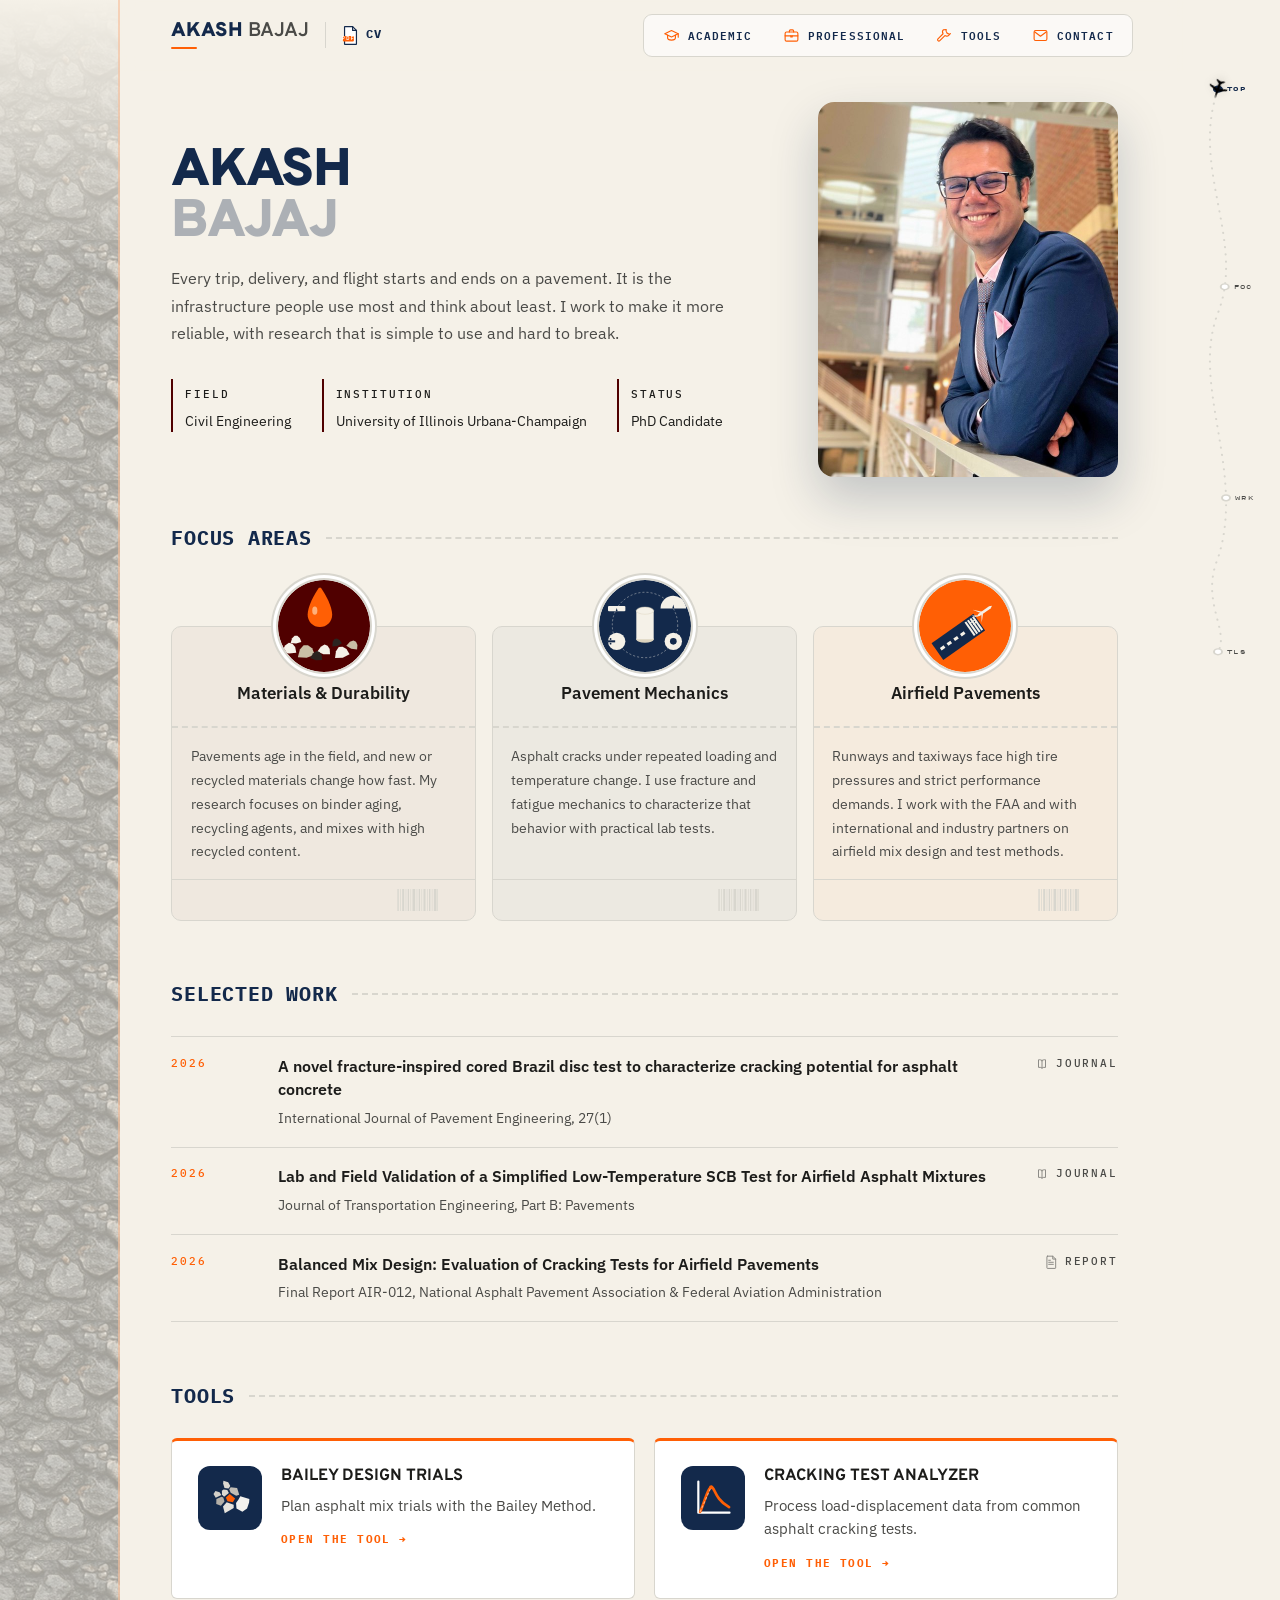
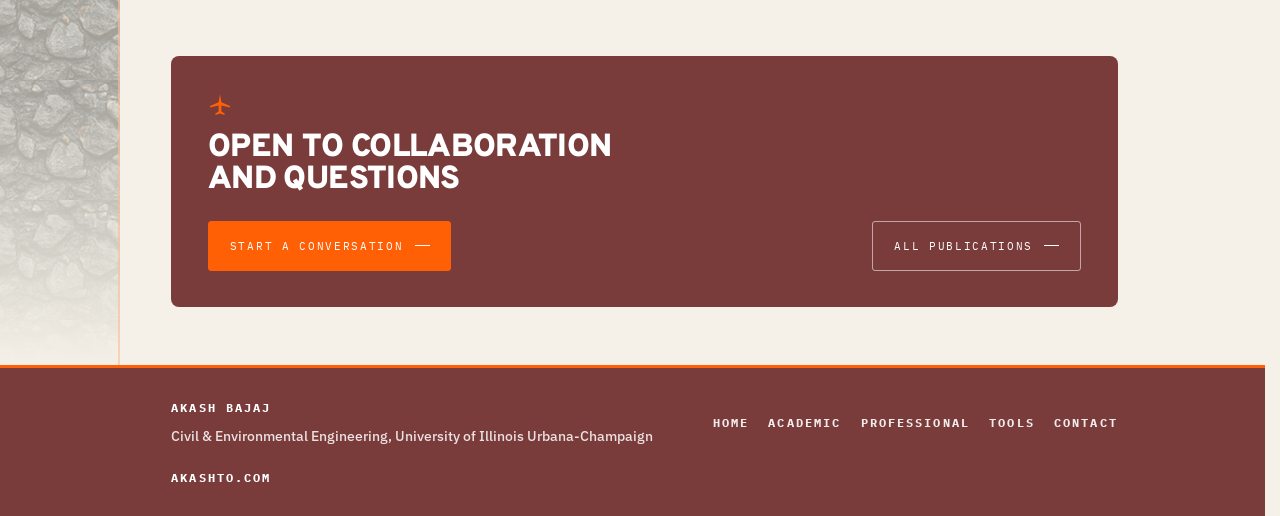
==== commit ab788207: "Part B paper: remove 'in press' now that it is published Co-Authored-By: Claude Sonnet 5.5 <noreply@" ====
--- a/index.html
+++ b/index.html
@@ -758,7 +758,7 @@
       <div class="divider mono" data-reveal><b>Selected work</b></div>
       <div class="rows" data-reveal>
         <article class="row"><span class="mono row__id">2026</span><div><h3><a href="https://doi.org/10.1080/10298436.2026.2670562" target="_blank" rel="noopener">A novel fracture-inspired cored Brazil disc test to characterize cracking potential for asphalt concrete</a></h3><p class="row__meta">International Journal of Pavement Engineering, 27(1)</p></div><span class="row__side"><svg><use href="#ic-book"/></svg><span class="mono">Journal</span></span></article>
-        <article class="row"><span class="mono row__id">2026</span><div><h3><a href="https://doi.org/10.1061/JPEODX.PVENG-2246" target="_blank" rel="noopener">Lab and Field Validation of a Simplified Low-Temperature SCB Test for Airfield Asphalt Mixtures</a></h3><p class="row__meta">Journal of Transportation Engineering, Part B: Pavements, in press</p></div><span class="row__side"><svg><use href="#ic-book"/></svg><span class="mono">Journal</span></span></article>
+        <article class="row"><span class="mono row__id">2026</span><div><h3><a href="https://doi.org/10.1061/JPEODX.PVENG-2246" target="_blank" rel="noopener">Lab and Field Validation of a Simplified Low-Temperature SCB Test for Airfield Asphalt Mixtures</a></h3><p class="row__meta">Journal of Transportation Engineering, Part B: Pavements</p></div><span class="row__side"><svg><use href="#ic-book"/></svg><span class="mono">Journal</span></span></article>
         <article class="row"><span class="mono row__id">2026</span><div><h3><a href="https://rosap.ntl.bts.gov/view/dot/93462" target="_blank" rel="noopener">Balanced Mix Design: Evaluation of Cracking Tests for Airfield Pavements</a></h3><p class="row__meta">Final Report AIR-012, National Asphalt Pavement Association &amp; Federal Aviation Administration</p></div><span class="row__side"><svg><use href="#ic-doc"/></svg><span class="mono">Report</span></span></article>
       </div>
     </div>
@@ -850,7 +850,7 @@
       &middot; <a href="https://orcid.org/0000-0002-0788-465X" target="_blank" rel="noopener" style="color:var(--accent)">ORCID</a>
     </p>
     <div class="rows" data-reveal>
-      <article class="row"><span class="row__id"><span class="mono yr">2026</span></span><div><h3><a href="https://doi.org/10.1061/JPEODX.PVENG-2246" target="_blank" rel="noopener">Lab and Field Validation of a Simplified Low-Temperature SCB Test for Airfield Asphalt Mixtures</a></h3><p class="row__meta"><b class="au">Bajaj</b>, Modi, Al-Qadi, Dave, Lambros &amp; Sias &mdash; <em>Journal of Transportation Engineering, Part B: Pavements</em>, in press</p></div><span class="row__side"><svg><use href="#ic-book"/></svg><span class="mono">Journal</span></span></article>
+      <article class="row"><span class="row__id"><span class="mono yr">2026</span></span><div><h3><a href="https://doi.org/10.1061/JPEODX.PVENG-2246" target="_blank" rel="noopener">Lab and Field Validation of a Simplified Low-Temperature SCB Test for Airfield Asphalt Mixtures</a></h3><p class="row__meta"><b class="au">Bajaj</b>, Modi, Al-Qadi, Dave, Lambros &amp; Sias &mdash; <em>Journal of Transportation Engineering, Part B: Pavements</em></p></div><span class="row__side"><svg><use href="#ic-book"/></svg><span class="mono">Journal</span></span></article>
       <article class="row"><span class="row__id"><span class="mono yr">2026</span></span><div><h3><a href="https://rosap.ntl.bts.gov/view/dot/93462" target="_blank" rel="noopener">Balanced Mix Design: Evaluation of Cracking Tests for Airfield Pavements</a></h3><p class="row__meta">Al-Qadi, <b class="au">Bajaj</b>, et al. &mdash; <em>Final Report AIR-012, National Asphalt Pavement Association &amp; Federal Aviation Administration</em></p></div><span class="row__side"><svg><use href="#ic-doc"/></svg><span class="mono">Report</span></span></article>
       <article class="row"><span class="row__id"><span class="mono yr">2026</span></span><div><h3><a href="https://doi.org/10.1007/978-3-032-30655-5_49" target="_blank" rel="noopener">Performance Characterization of Airfield Asphalt Concrete for Service Temperature Cracking</a></h3><p class="row__meta"><b class="au">Bajaj</b> &amp; Al-Qadi &mdash; <em>2nd RILEM International Symposium on Bituminous Materials</em>, Springer</p></div><span class="row__side"><svg><use href="#ic-proceedings"/></svg><span class="mono">Conference paper</span></span></article>
       <article class="row"><span class="row__id"><span class="mono yr">2026</span></span><div><h3><a href="https://www.tandfonline.com/doi/full/10.1080/10298436.2026.2670562" target="_blank" rel="noopener">A novel fracture-inspired cored Brazil disc test to characterize cracking potential for asphalt concrete</a></h3><p class="row__meta"><b class="au">Bajaj</b>, Al-Qadi &amp; Lambros &mdash; <em>International Journal of Pavement Engineering</em>, 27(1)</p></div><span class="row__side"><svg><use href="#ic-book"/></svg><span class="mono">Journal</span></span></article>
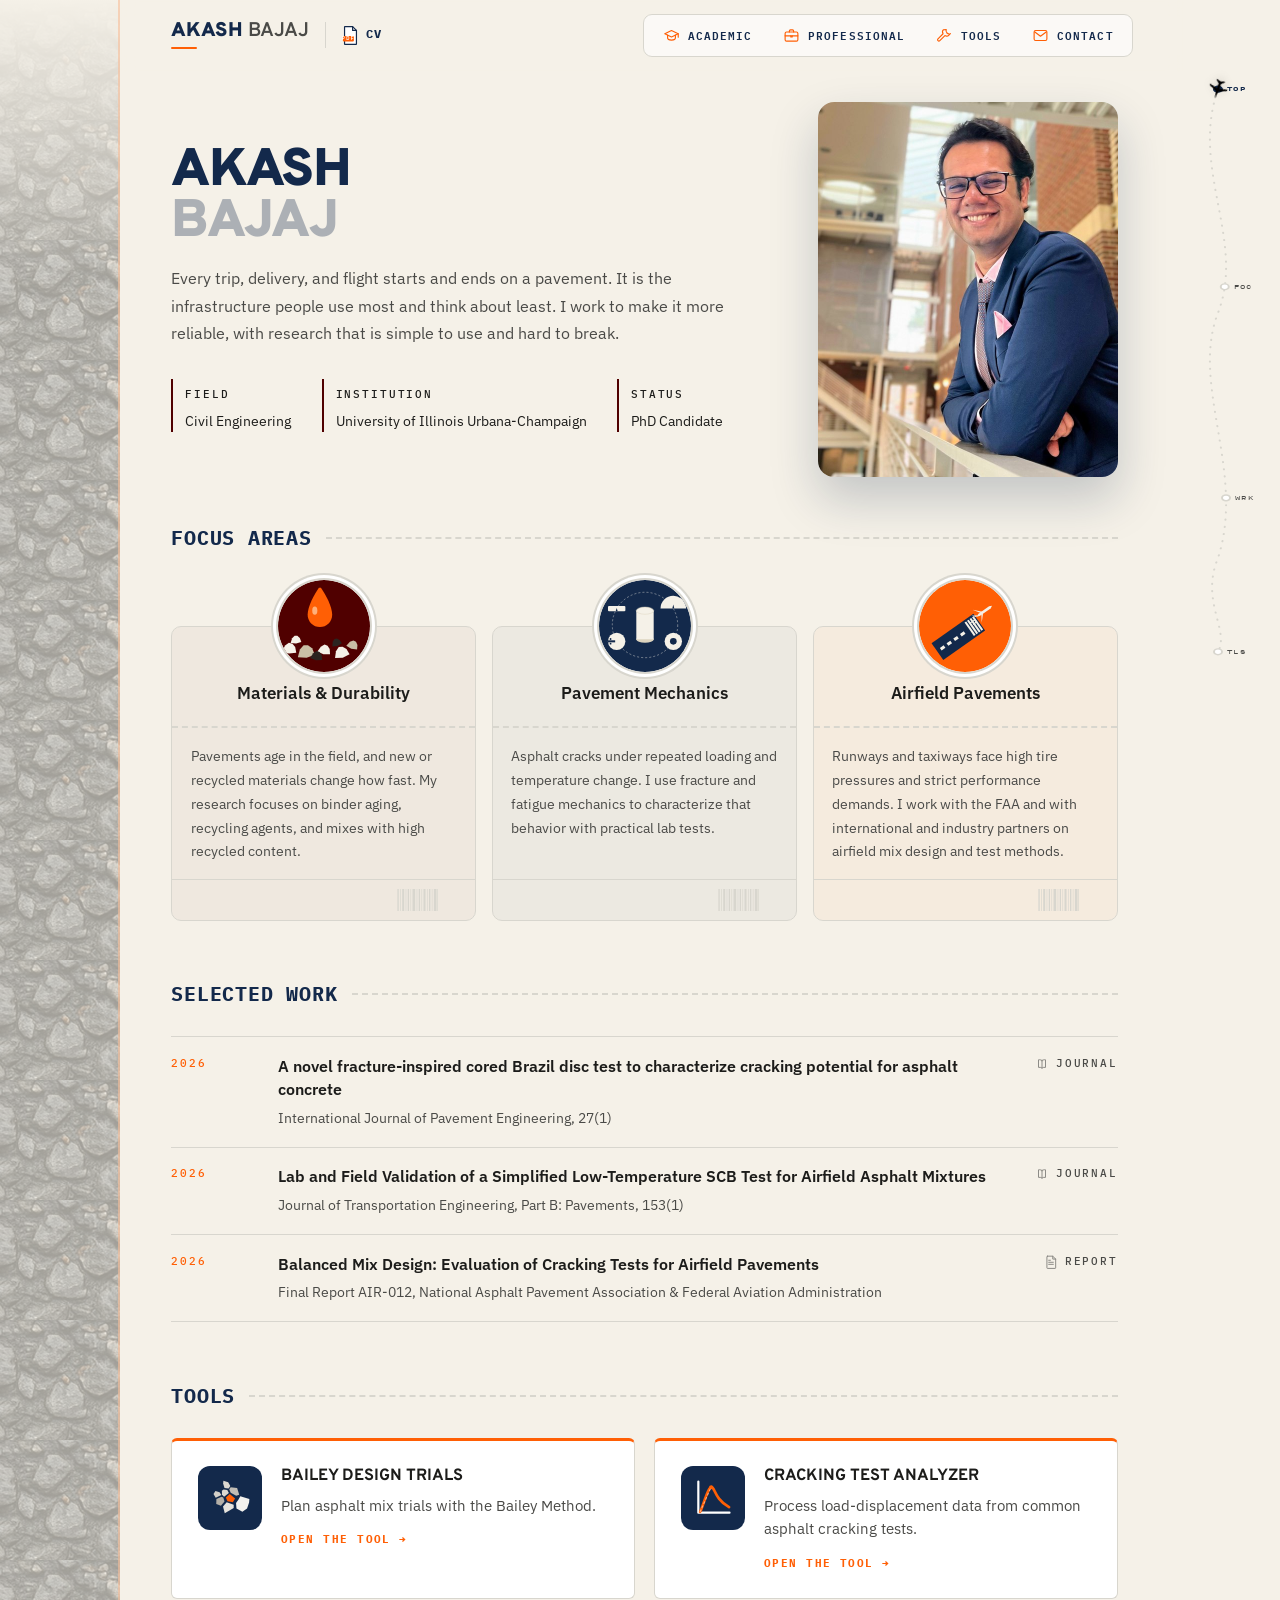
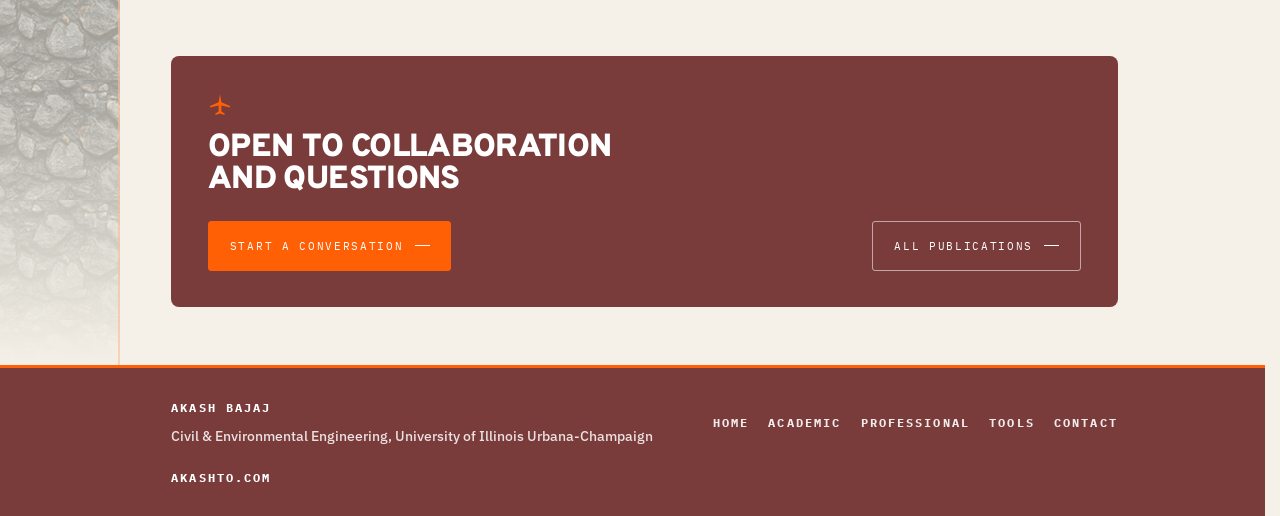
==== commit 07f60f41: "Part B paper: add volume and issue Co-Authored-By: Claude Sonnet 5.5 <noreply@anthropic.com> Claude-" ====
--- a/index.html
+++ b/index.html
@@ -758,7 +758,7 @@
       <div class="divider mono" data-reveal><b>Selected work</b></div>
       <div class="rows" data-reveal>
         <article class="row"><span class="mono row__id">2026</span><div><h3><a href="https://doi.org/10.1080/10298436.2026.2670562" target="_blank" rel="noopener">A novel fracture-inspired cored Brazil disc test to characterize cracking potential for asphalt concrete</a></h3><p class="row__meta">International Journal of Pavement Engineering, 27(1)</p></div><span class="row__side"><svg><use href="#ic-book"/></svg><span class="mono">Journal</span></span></article>
-        <article class="row"><span class="mono row__id">2026</span><div><h3><a href="https://doi.org/10.1061/JPEODX.PVENG-2246" target="_blank" rel="noopener">Lab and Field Validation of a Simplified Low-Temperature SCB Test for Airfield Asphalt Mixtures</a></h3><p class="row__meta">Journal of Transportation Engineering, Part B: Pavements</p></div><span class="row__side"><svg><use href="#ic-book"/></svg><span class="mono">Journal</span></span></article>
+        <article class="row"><span class="mono row__id">2026</span><div><h3><a href="https://doi.org/10.1061/JPEODX.PVENG-2246" target="_blank" rel="noopener">Lab and Field Validation of a Simplified Low-Temperature SCB Test for Airfield Asphalt Mixtures</a></h3><p class="row__meta">Journal of Transportation Engineering, Part B: Pavements, 153(1)</p></div><span class="row__side"><svg><use href="#ic-book"/></svg><span class="mono">Journal</span></span></article>
         <article class="row"><span class="mono row__id">2026</span><div><h3><a href="https://rosap.ntl.bts.gov/view/dot/93462" target="_blank" rel="noopener">Balanced Mix Design: Evaluation of Cracking Tests for Airfield Pavements</a></h3><p class="row__meta">Final Report AIR-012, National Asphalt Pavement Association &amp; Federal Aviation Administration</p></div><span class="row__side"><svg><use href="#ic-doc"/></svg><span class="mono">Report</span></span></article>
       </div>
     </div>
@@ -850,7 +850,7 @@
       &middot; <a href="https://orcid.org/0000-0002-0788-465X" target="_blank" rel="noopener" style="color:var(--accent)">ORCID</a>
     </p>
     <div class="rows" data-reveal>
-      <article class="row"><span class="row__id"><span class="mono yr">2026</span></span><div><h3><a href="https://doi.org/10.1061/JPEODX.PVENG-2246" target="_blank" rel="noopener">Lab and Field Validation of a Simplified Low-Temperature SCB Test for Airfield Asphalt Mixtures</a></h3><p class="row__meta"><b class="au">Bajaj</b>, Modi, Al-Qadi, Dave, Lambros &amp; Sias &mdash; <em>Journal of Transportation Engineering, Part B: Pavements</em></p></div><span class="row__side"><svg><use href="#ic-book"/></svg><span class="mono">Journal</span></span></article>
+      <article class="row"><span class="row__id"><span class="mono yr">2026</span></span><div><h3><a href="https://doi.org/10.1061/JPEODX.PVENG-2246" target="_blank" rel="noopener">Lab and Field Validation of a Simplified Low-Temperature SCB Test for Airfield Asphalt Mixtures</a></h3><p class="row__meta"><b class="au">Bajaj</b>, Modi, Al-Qadi, Dave, Lambros &amp; Sias &mdash; <em>Journal of Transportation Engineering, Part B: Pavements</em>, 153(1)</p></div><span class="row__side"><svg><use href="#ic-book"/></svg><span class="mono">Journal</span></span></article>
       <article class="row"><span class="row__id"><span class="mono yr">2026</span></span><div><h3><a href="https://rosap.ntl.bts.gov/view/dot/93462" target="_blank" rel="noopener">Balanced Mix Design: Evaluation of Cracking Tests for Airfield Pavements</a></h3><p class="row__meta">Al-Qadi, <b class="au">Bajaj</b>, et al. &mdash; <em>Final Report AIR-012, National Asphalt Pavement Association &amp; Federal Aviation Administration</em></p></div><span class="row__side"><svg><use href="#ic-doc"/></svg><span class="mono">Report</span></span></article>
       <article class="row"><span class="row__id"><span class="mono yr">2026</span></span><div><h3><a href="https://doi.org/10.1007/978-3-032-30655-5_49" target="_blank" rel="noopener">Performance Characterization of Airfield Asphalt Concrete for Service Temperature Cracking</a></h3><p class="row__meta"><b class="au">Bajaj</b> &amp; Al-Qadi &mdash; <em>2nd RILEM International Symposium on Bituminous Materials</em>, Springer</p></div><span class="row__side"><svg><use href="#ic-proceedings"/></svg><span class="mono">Conference paper</span></span></article>
       <article class="row"><span class="row__id"><span class="mono yr">2026</span></span><div><h3><a href="https://www.tandfonline.com/doi/full/10.1080/10298436.2026.2670562" target="_blank" rel="noopener">A novel fracture-inspired cored Brazil disc test to characterize cracking potential for asphalt concrete</a></h3><p class="row__meta"><b class="au">Bajaj</b>, Al-Qadi &amp; Lambros &mdash; <em>International Journal of Pavement Engineering</em>, 27(1)</p></div><span class="row__side"><svg><use href="#ic-book"/></svg><span class="mono">Journal</span></span></article>
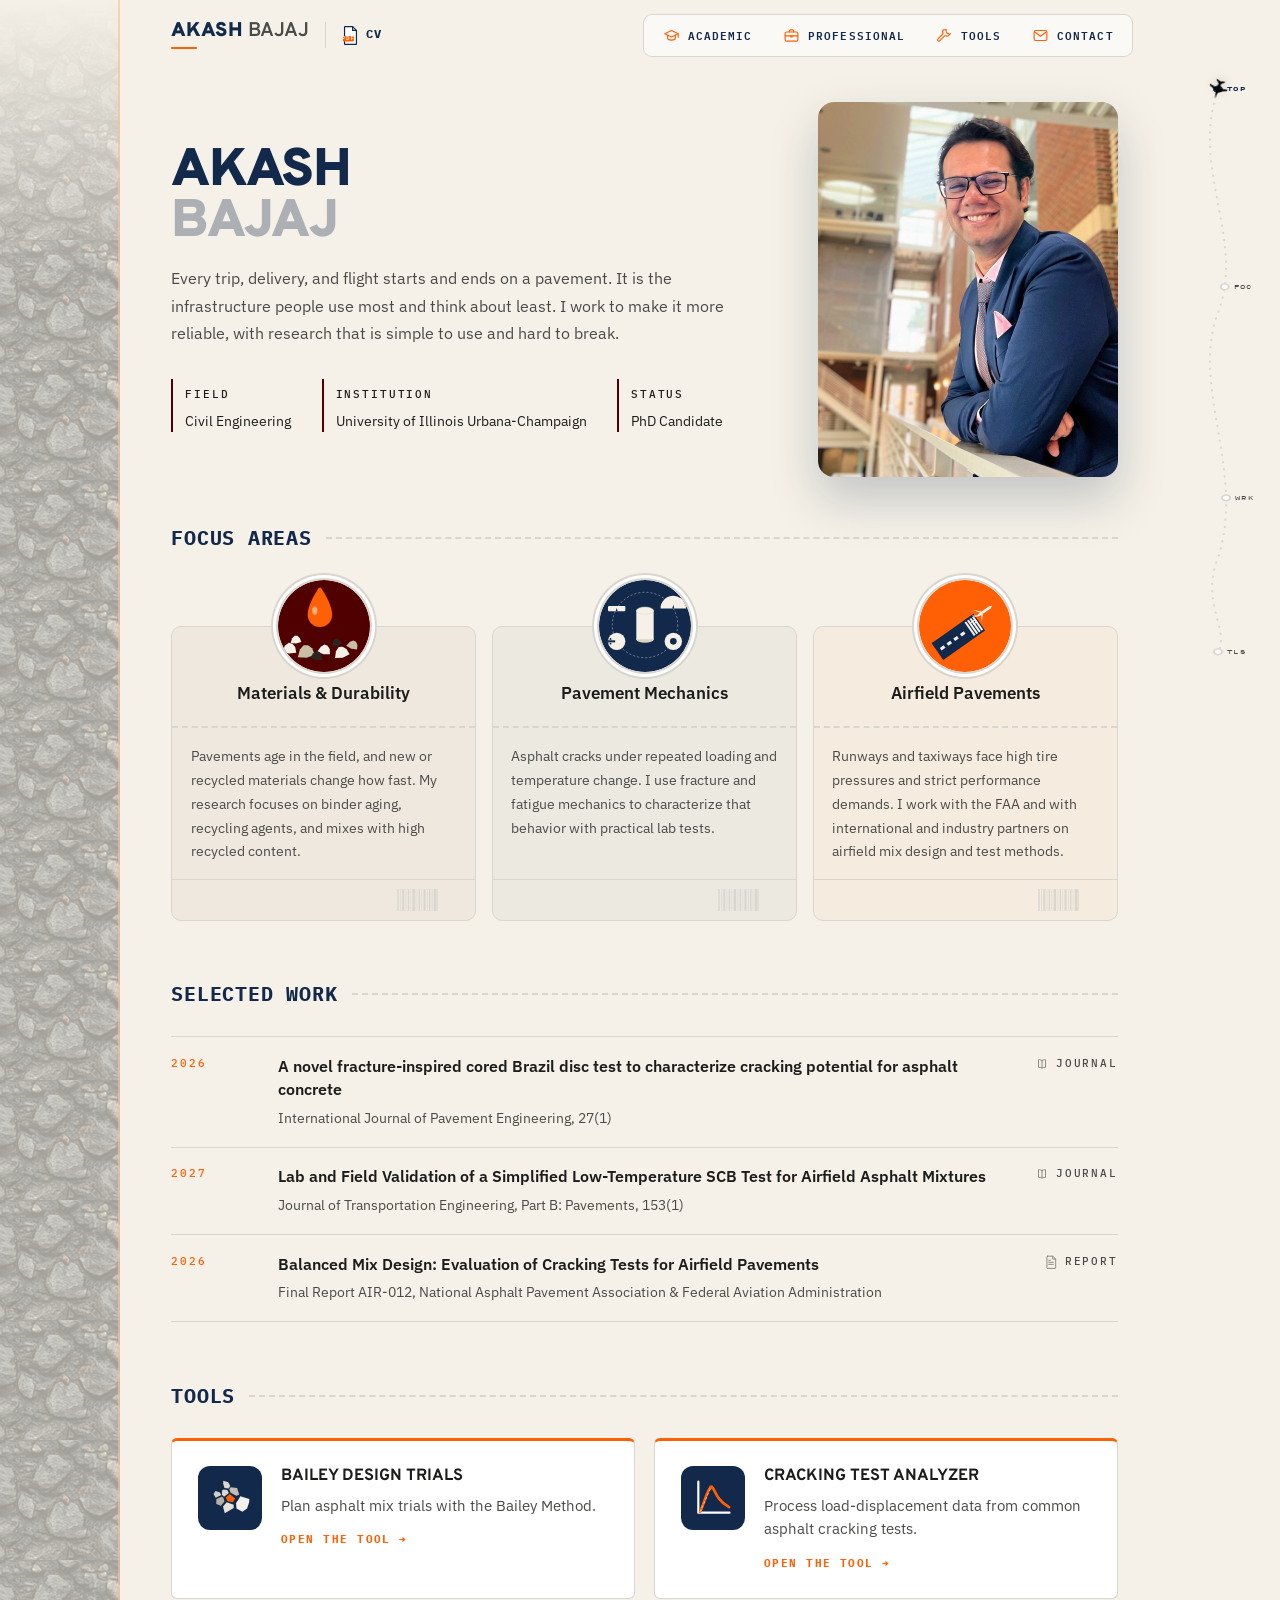
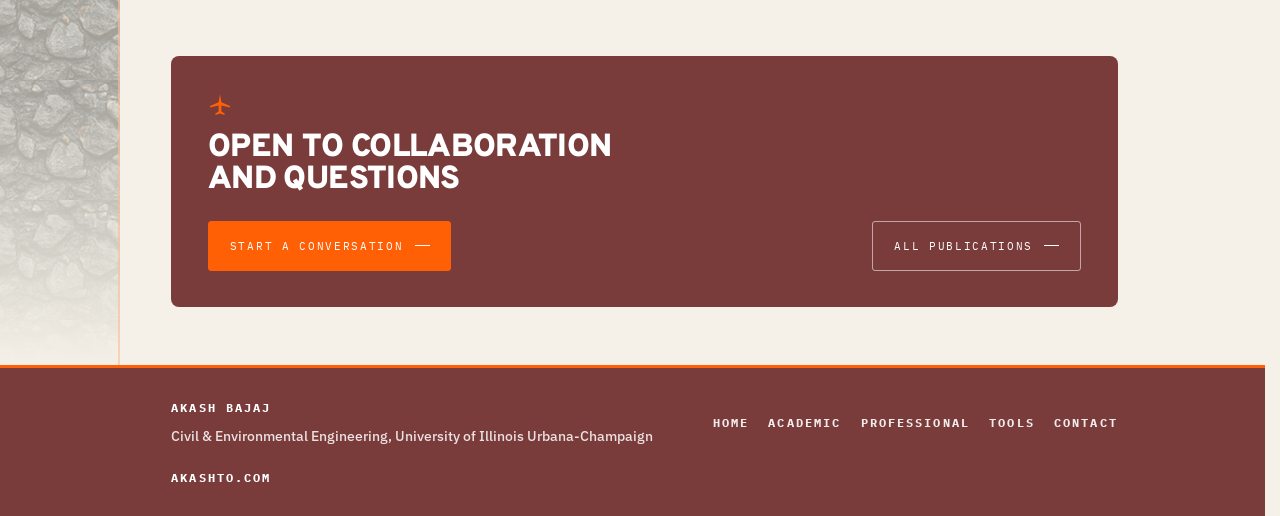
==== commit 0072f1d1: "Part B paper: use issue year 2027 Co-Authored-By: Claude Sonnet 5.5 <noreply@anthropic.com> Claude-S" ====
--- a/index.html
+++ b/index.html
@@ -758,7 +758,7 @@
       <div class="divider mono" data-reveal><b>Selected work</b></div>
       <div class="rows" data-reveal>
         <article class="row"><span class="mono row__id">2026</span><div><h3><a href="https://doi.org/10.1080/10298436.2026.2670562" target="_blank" rel="noopener">A novel fracture-inspired cored Brazil disc test to characterize cracking potential for asphalt concrete</a></h3><p class="row__meta">International Journal of Pavement Engineering, 27(1)</p></div><span class="row__side"><svg><use href="#ic-book"/></svg><span class="mono">Journal</span></span></article>
-        <article class="row"><span class="mono row__id">2026</span><div><h3><a href="https://doi.org/10.1061/JPEODX.PVENG-2246" target="_blank" rel="noopener">Lab and Field Validation of a Simplified Low-Temperature SCB Test for Airfield Asphalt Mixtures</a></h3><p class="row__meta">Journal of Transportation Engineering, Part B: Pavements, 153(1)</p></div><span class="row__side"><svg><use href="#ic-book"/></svg><span class="mono">Journal</span></span></article>
+        <article class="row"><span class="mono row__id">2027</span><div><h3><a href="https://doi.org/10.1061/JPEODX.PVENG-2246" target="_blank" rel="noopener">Lab and Field Validation of a Simplified Low-Temperature SCB Test for Airfield Asphalt Mixtures</a></h3><p class="row__meta">Journal of Transportation Engineering, Part B: Pavements, 153(1)</p></div><span class="row__side"><svg><use href="#ic-book"/></svg><span class="mono">Journal</span></span></article>
         <article class="row"><span class="mono row__id">2026</span><div><h3><a href="https://rosap.ntl.bts.gov/view/dot/93462" target="_blank" rel="noopener">Balanced Mix Design: Evaluation of Cracking Tests for Airfield Pavements</a></h3><p class="row__meta">Final Report AIR-012, National Asphalt Pavement Association &amp; Federal Aviation Administration</p></div><span class="row__side"><svg><use href="#ic-doc"/></svg><span class="mono">Report</span></span></article>
       </div>
     </div>
@@ -850,7 +850,7 @@
       &middot; <a href="https://orcid.org/0000-0002-0788-465X" target="_blank" rel="noopener" style="color:var(--accent)">ORCID</a>
     </p>
     <div class="rows" data-reveal>
-      <article class="row"><span class="row__id"><span class="mono yr">2026</span></span><div><h3><a href="https://doi.org/10.1061/JPEODX.PVENG-2246" target="_blank" rel="noopener">Lab and Field Validation of a Simplified Low-Temperature SCB Test for Airfield Asphalt Mixtures</a></h3><p class="row__meta"><b class="au">Bajaj</b>, Modi, Al-Qadi, Dave, Lambros &amp; Sias &mdash; <em>Journal of Transportation Engineering, Part B: Pavements</em>, 153(1)</p></div><span class="row__side"><svg><use href="#ic-book"/></svg><span class="mono">Journal</span></span></article>
+      <article class="row"><span class="row__id"><span class="mono yr">2027</span></span><div><h3><a href="https://doi.org/10.1061/JPEODX.PVENG-2246" target="_blank" rel="noopener">Lab and Field Validation of a Simplified Low-Temperature SCB Test for Airfield Asphalt Mixtures</a></h3><p class="row__meta"><b class="au">Bajaj</b>, Modi, Al-Qadi, Dave, Lambros &amp; Sias &mdash; <em>Journal of Transportation Engineering, Part B: Pavements</em>, 153(1)</p></div><span class="row__side"><svg><use href="#ic-book"/></svg><span class="mono">Journal</span></span></article>
       <article class="row"><span class="row__id"><span class="mono yr">2026</span></span><div><h3><a href="https://rosap.ntl.bts.gov/view/dot/93462" target="_blank" rel="noopener">Balanced Mix Design: Evaluation of Cracking Tests for Airfield Pavements</a></h3><p class="row__meta">Al-Qadi, <b class="au">Bajaj</b>, et al. &mdash; <em>Final Report AIR-012, National Asphalt Pavement Association &amp; Federal Aviation Administration</em></p></div><span class="row__side"><svg><use href="#ic-doc"/></svg><span class="mono">Report</span></span></article>
       <article class="row"><span class="row__id"><span class="mono yr">2026</span></span><div><h3><a href="https://doi.org/10.1007/978-3-032-30655-5_49" target="_blank" rel="noopener">Performance Characterization of Airfield Asphalt Concrete for Service Temperature Cracking</a></h3><p class="row__meta"><b class="au">Bajaj</b> &amp; Al-Qadi &mdash; <em>2nd RILEM International Symposium on Bituminous Materials</em>, Springer</p></div><span class="row__side"><svg><use href="#ic-proceedings"/></svg><span class="mono">Conference paper</span></span></article>
       <article class="row"><span class="row__id"><span class="mono yr">2026</span></span><div><h3><a href="https://www.tandfonline.com/doi/full/10.1080/10298436.2026.2670562" target="_blank" rel="noopener">A novel fracture-inspired cored Brazil disc test to characterize cracking potential for asphalt concrete</a></h3><p class="row__meta"><b class="au">Bajaj</b>, Al-Qadi &amp; Lambros &mdash; <em>International Journal of Pavement Engineering</em>, 27(1)</p></div><span class="row__side"><svg><use href="#ic-book"/></svg><span class="mono">Journal</span></span></article>
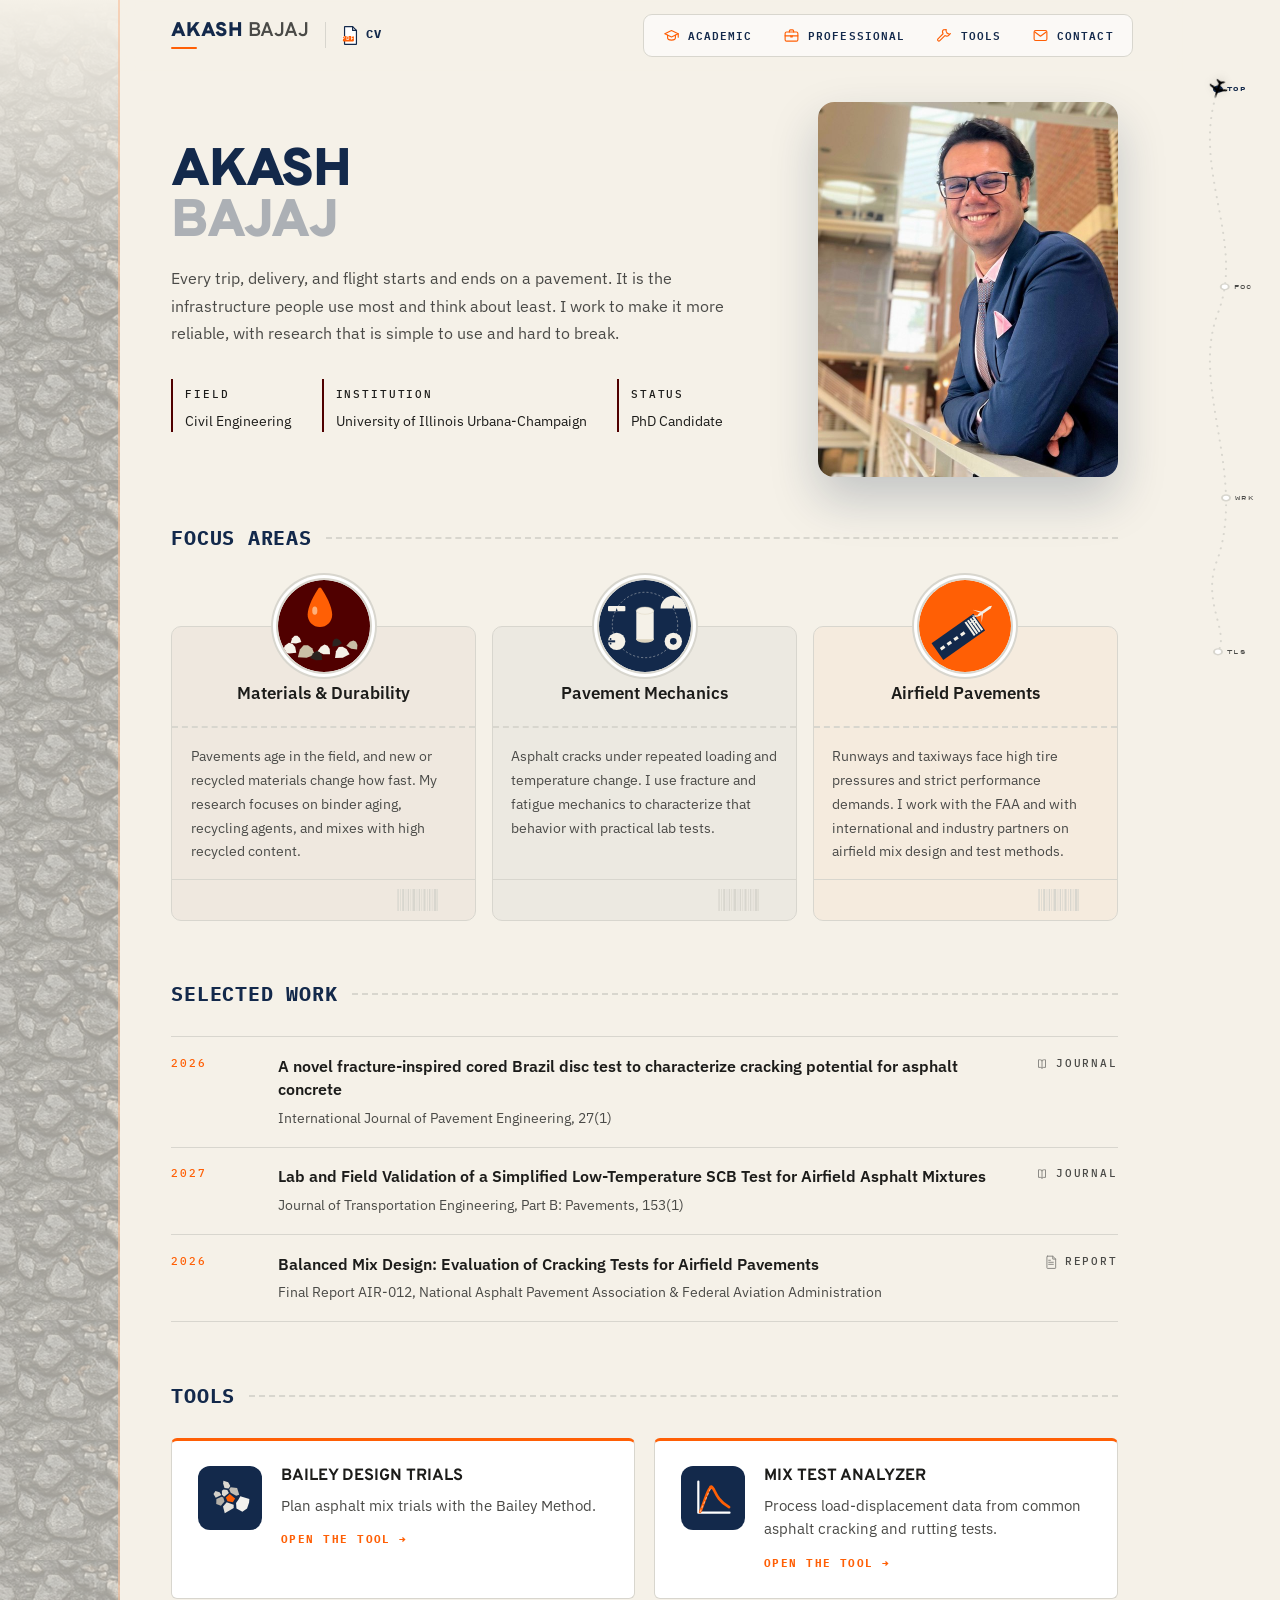
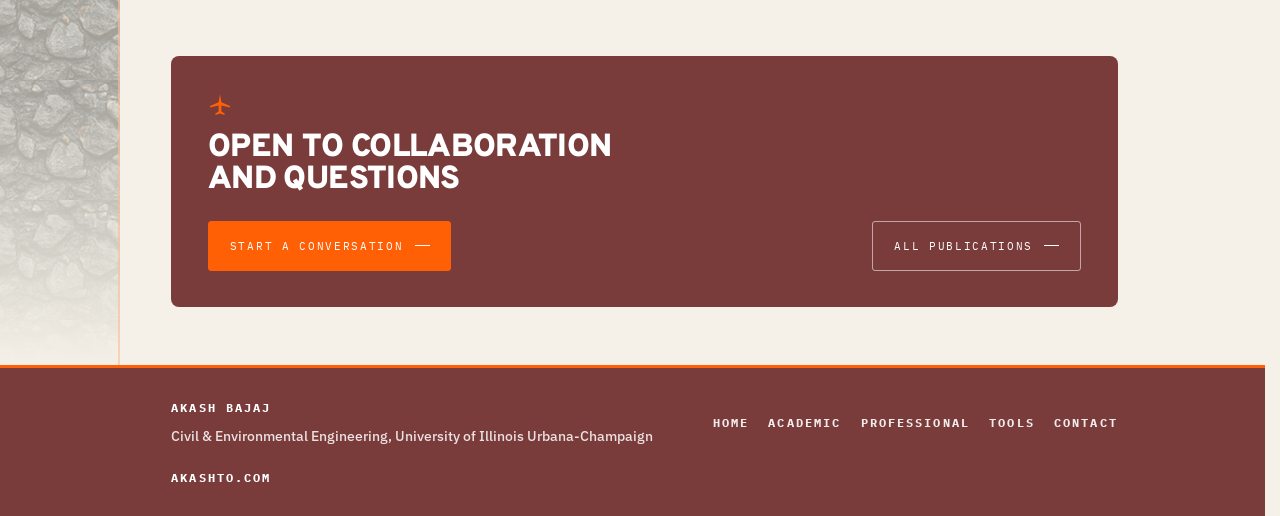
==== commit 50306661: "Tools: the cracking tool is now the Mix Test Analyzer New name and link (mix-test-analyzer/), cracki" ====
--- a/index.html
+++ b/index.html
@@ -772,9 +772,9 @@
           <div class="tool-ic" aria-hidden="true"><svg><use href="#ic-gradation"/></svg></div>
           <div class="tool-body"><h3>Bailey Design Trials</h3><p>Plan asphalt mix trials with the Bailey Method.</p><span class="tool-go">Open the tool &rarr;</span></div>
         </a>
-        <a class="tool tool--link" href="cracking-index/" target="_blank" rel="noopener">
+        <a class="tool tool--link" href="mix-test-analyzer/" target="_blank" rel="noopener">
           <div class="tool-ic" aria-hidden="true"><svg><use href="#ic-loaddisp"/></svg></div>
-          <div class="tool-body"><h3>Cracking Test Analyzer</h3><p>Process load-displacement data from common asphalt cracking tests.</p><span class="tool-go">Open the tool &rarr;</span></div>
+          <div class="tool-body"><h3>Mix Test Analyzer</h3><p>Process load-displacement data from common asphalt cracking and rutting tests.</p><span class="tool-go">Open the tool &rarr;</span></div>
         </a>
       </div>
     </div>
@@ -1097,15 +1097,15 @@
         </div>
       </article>
     </div>
-    <div class="divider mono" data-reveal><b>Cracking Test Analyzer</b></div>
+    <div class="divider mono" data-reveal><b>Mix Test Analyzer</b></div>
     <div class="tools-grid" data-reveal>
       <article class="tool">
         <div class="tool-ic" aria-hidden="true"><svg><use href="#ic-loaddisp"/></svg></div>
         <div class="tool-body">
-          <p>Process load-displacement files from asphalt cracking tests. Maps the columns, checks the loading rate, fits the curves, and exports Excel files and a PDF report.</p>
+          <p>Process load-displacement files from asphalt cracking and rutting tests. Maps the columns, checks the loading rate, fits the curves, and exports Excel files and a PDF report.</p>
           <div class="tool-links">
-            <a class="tool-open" href="cracking-index/" target="_blank" rel="noopener">Open the tool &rarr;</a>
-            <a class="tool-src" href="https://github.com/100akash/cracking-index" target="_blank" rel="noopener">Source code</a>
+            <a class="tool-open" href="mix-test-analyzer/" target="_blank" rel="noopener">Open the tool &rarr;</a>
+            <a class="tool-src" href="https://github.com/100akash/mix-test-analyzer" target="_blank" rel="noopener">Source code</a>
           </div>
         </div>
       </article>
@@ -1219,7 +1219,7 @@
   routeFg.style.strokeDashoffset=pathLen;
 
   var RAIL_CODES={"Focus areas":"FOC","Selected work":"WRK","Education":"EDU","Publications":"PUB",
-    "Presentations":"TLK","Beyond the lab":"LAB","Experience":"EXP","Projects":"PRJ","In the media":"MED","Tools":"TLS","Bailey Design Trials":"BDT","Cracking Test Analyzer":"CTA"};
+    "Presentations":"TLK","Beyond the lab":"LAB","Experience":"EXP","Projects":"PRJ","In the media":"MED","Tools":"TLS","Bailey Design Trials":"BDT","Mix Test Analyzer":"MTA"};
   function codeFor(t){
     t=(t||"").trim();
     return RAIL_CODES[t] || t.replace(/[^A-Za-z]/g,"").slice(0,3).toUpperCase() || "SEC";
